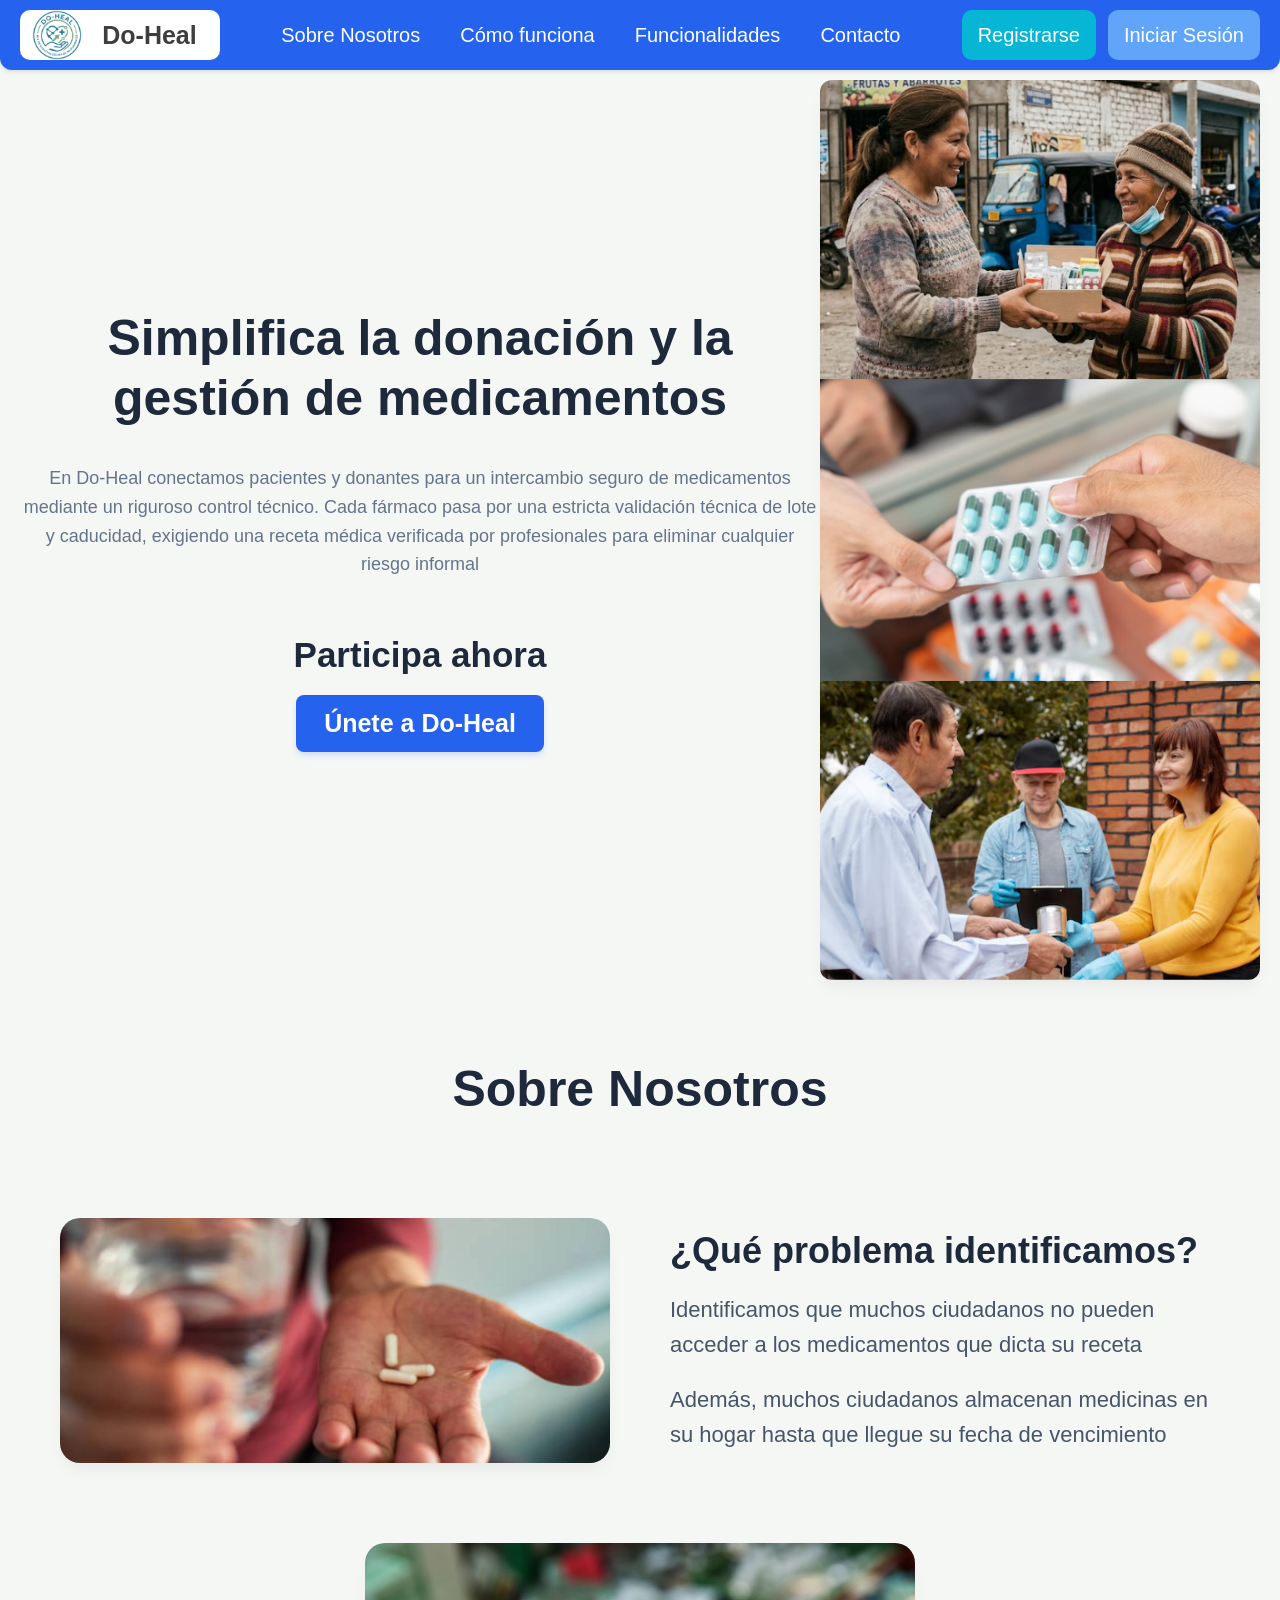
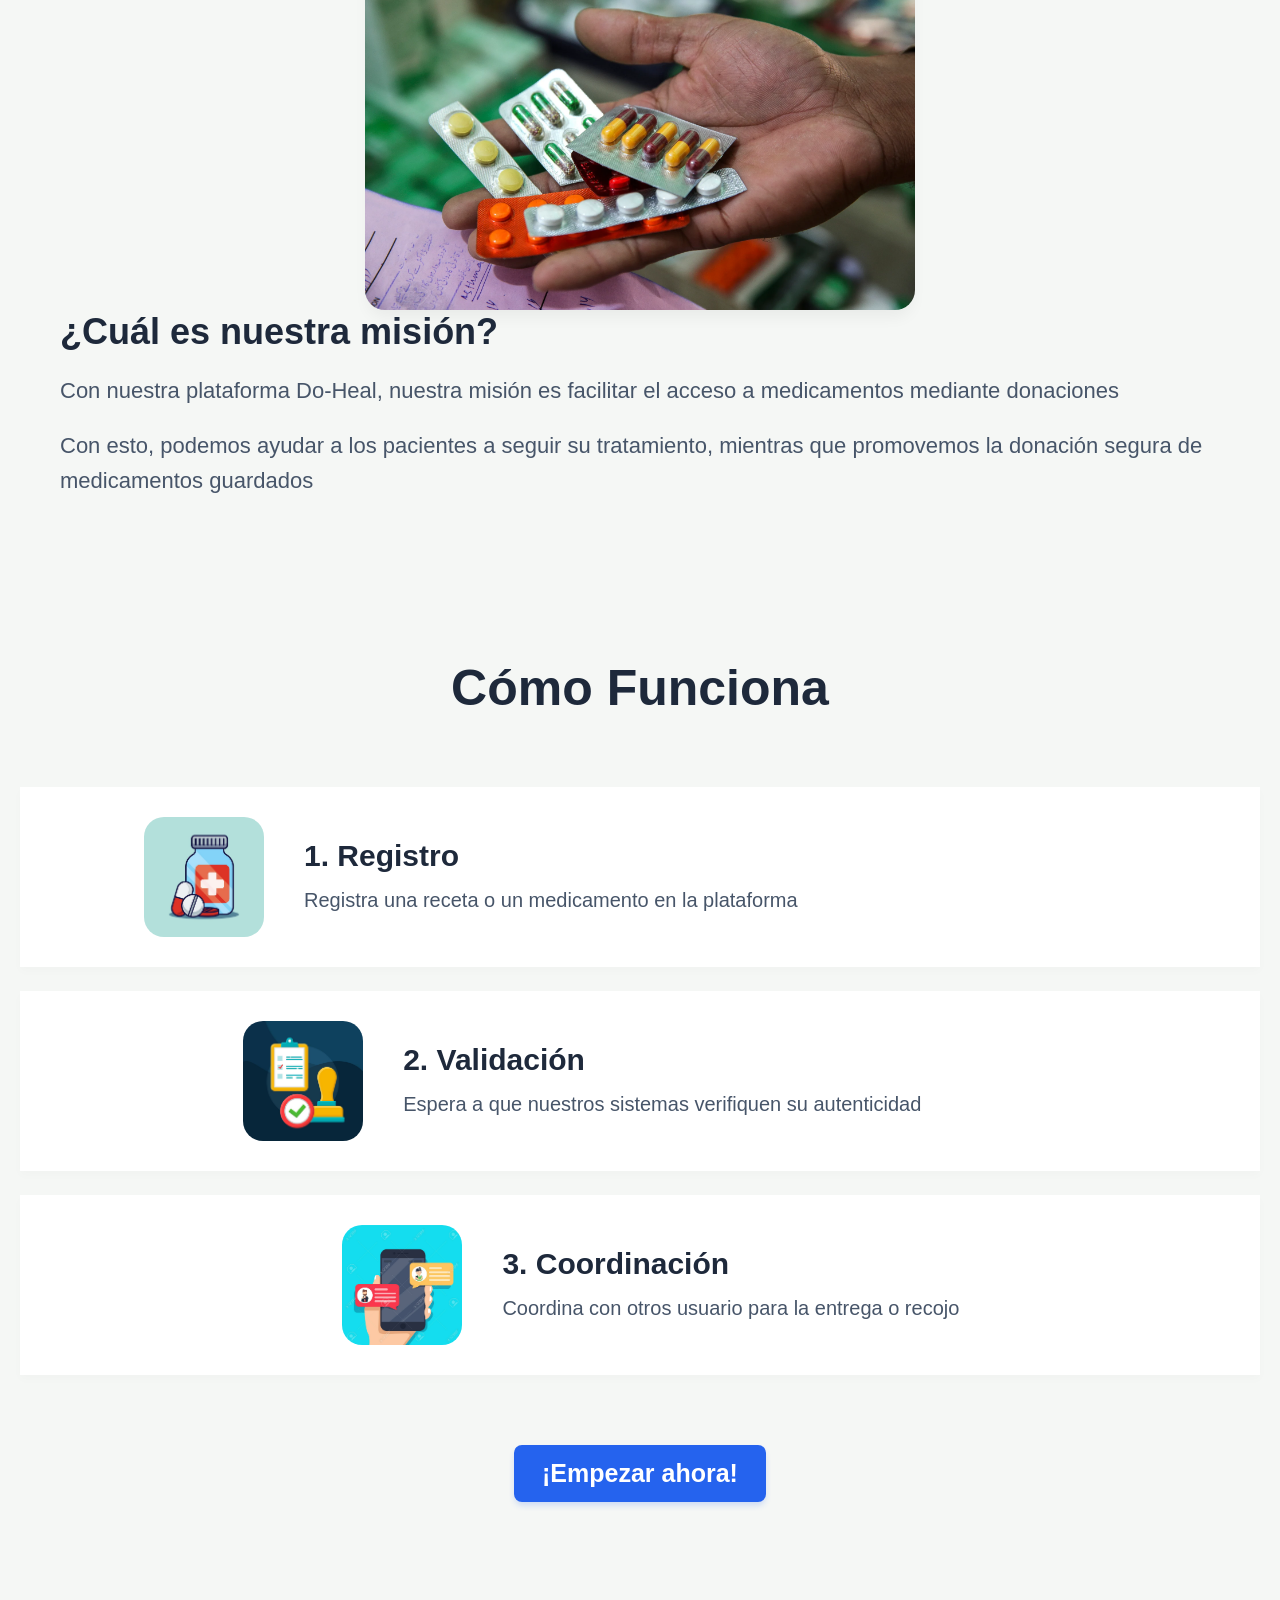
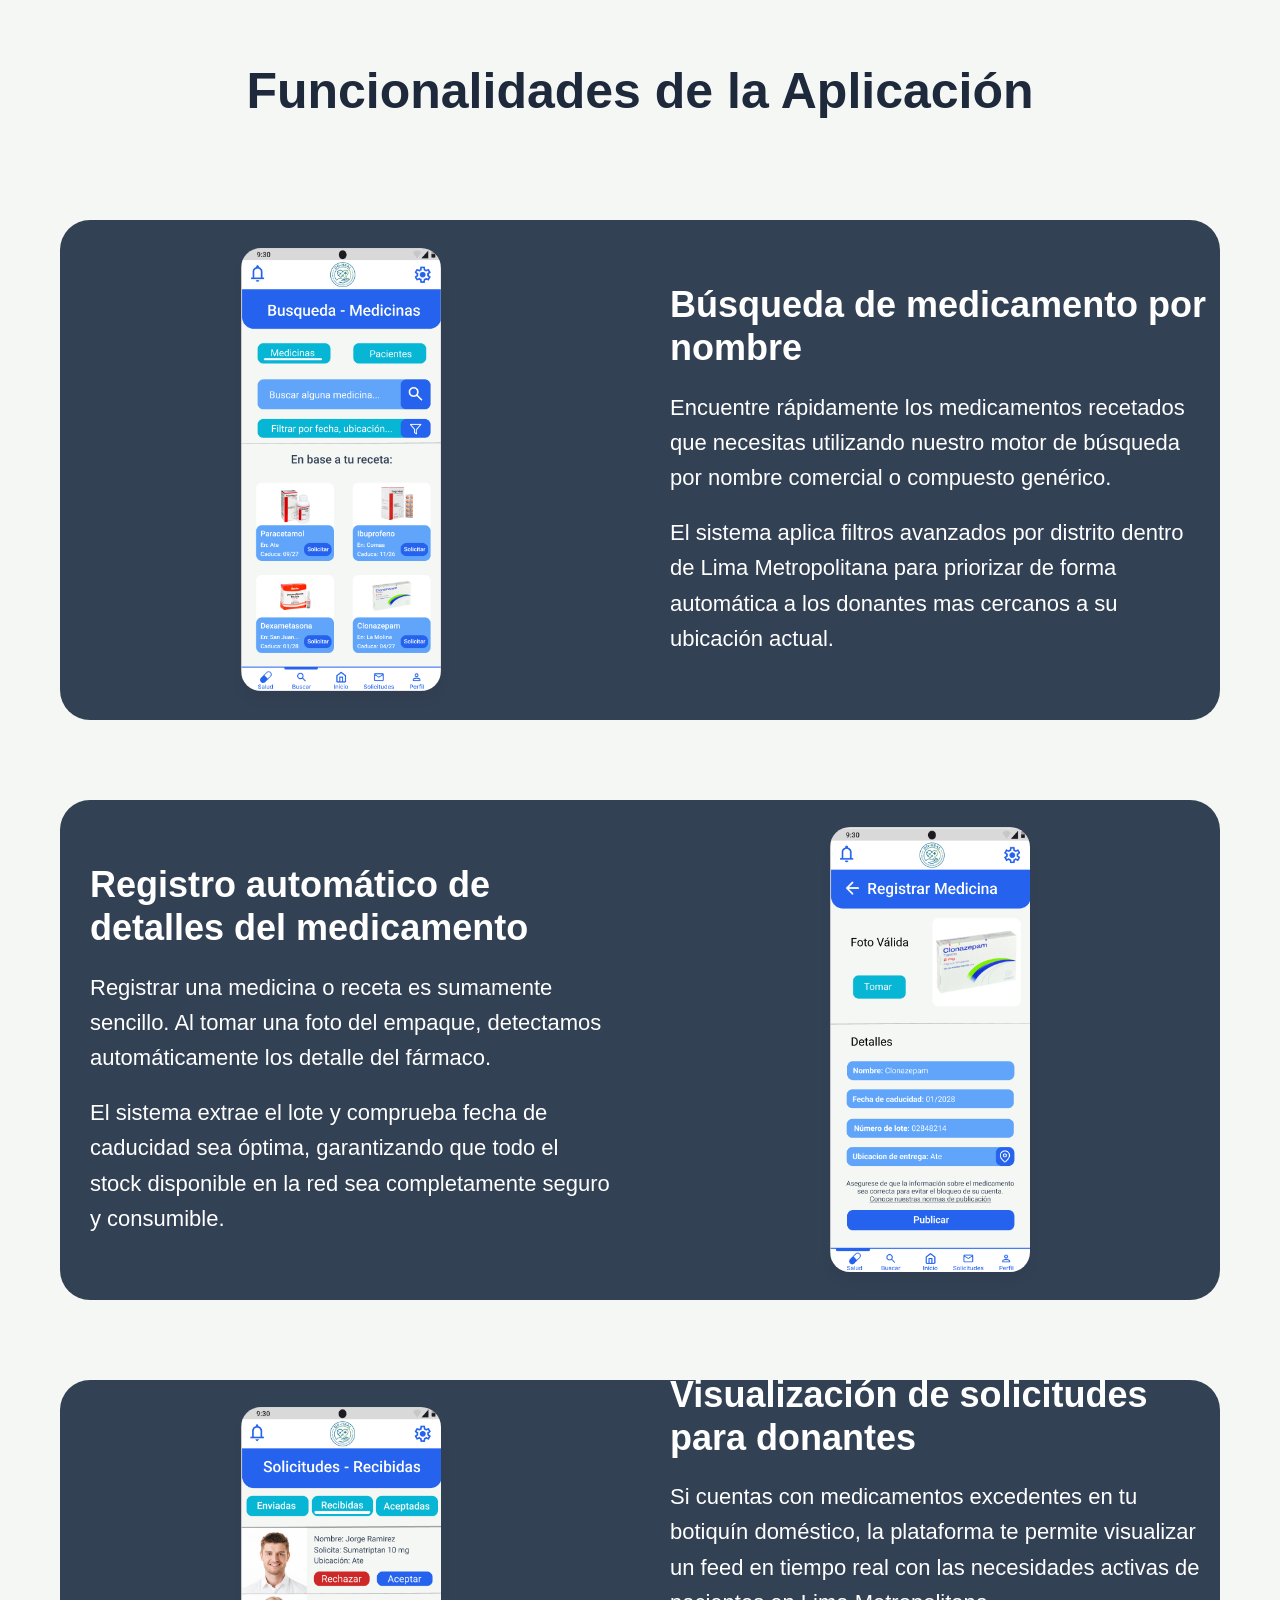
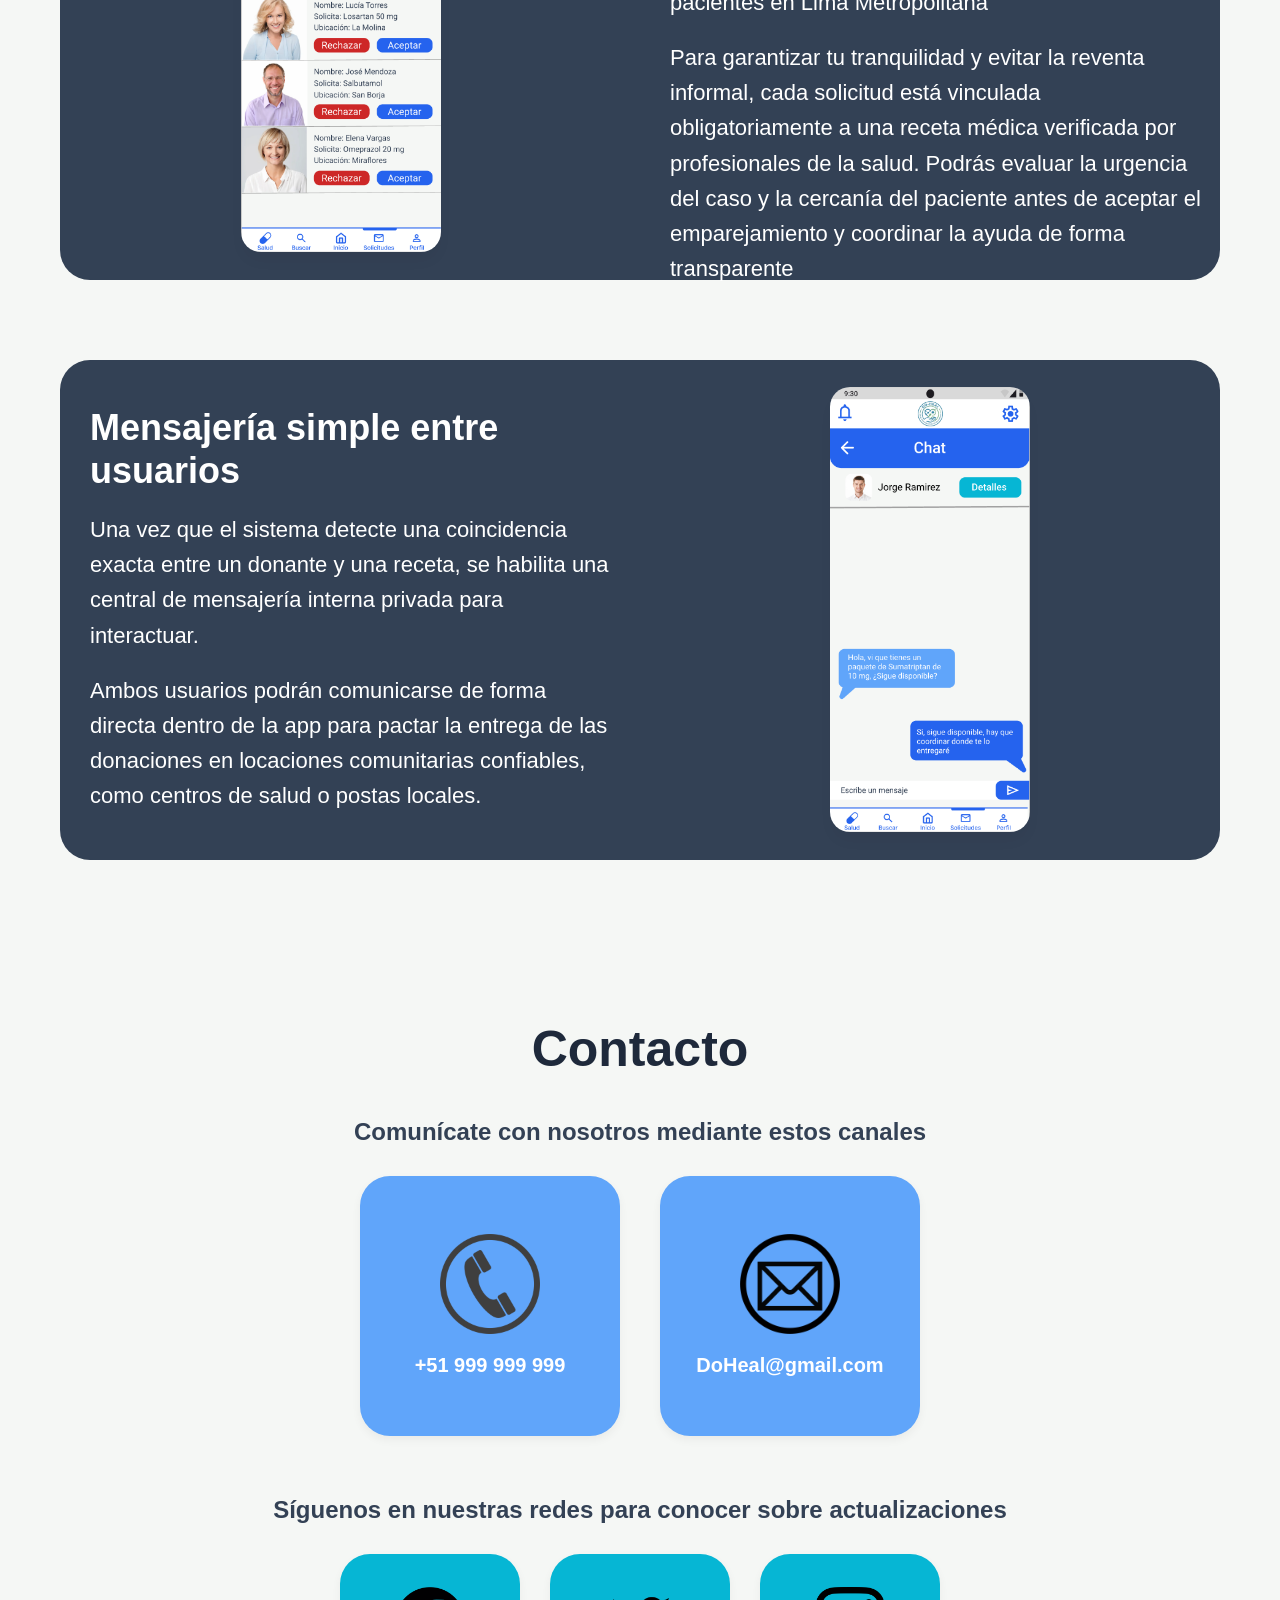
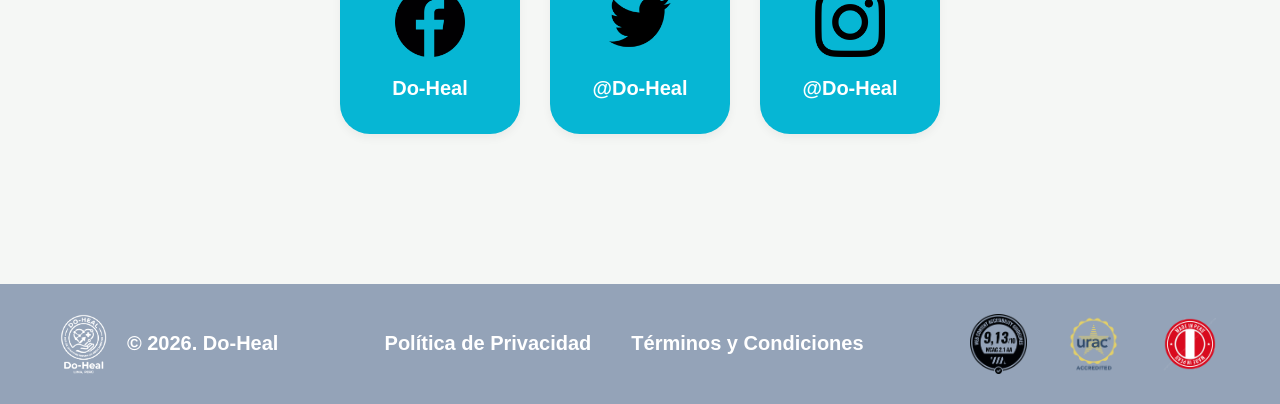
==== index.html @ e478c4d3 "release!: Agregar archivos de pruebas de aceptacion faltantes y modificar estructura -Agregacion de " ====
<!DOCTYPE html>
<html lang="es">
<head>
    <meta charset="UTF-8">
    <!--Es para que el ancho de la pantalla se adapte al tamaño del diapositivo(celular,tablet o pc)-->
    <meta name="viewport" content="width=device-width, initial-scale=1.0">
    <title>Do-Heal</title>
    <!--Es para vincular los estilos(el archivo css) con el archivo vista(el esqueleto html)-->
    <link rel="stylesheet" href="Landing Page/Estilos/estiloBasicoDoHeal.css">
</head>
<body>
    <header class="Barra-superior"> <!--Este es el contenedor principal de la cabecera donde va to lo que va en la barra de arriba azul-->
        <div class="Logo-con-Nombre"><!--Esto agrupa la imagen del logo con el texto de doheal-->
            <img src="Landing Page/Recursos/Imagenes/logo-doheal-cortado.png" alt="Logo Do-Heal" class="logo-imagen"> <!--esto sirve pa poner una imagen
                                                                                                                src es la ruta donde ta la
                                                                                                                imagen
                                                                                                                alt es el texto alternativo
                                                                                                                por si la imagen no carga-->
            <span class="Nombre-de-Startup">Do-Heal</span><!--es un contenedor de línea para textos pequeños-->
        </div>

        <nav class="botones-centrales"><!--Este es el bloque de navegacion que tiene todas las secciones-->
            <a href="#SobreNosotros" class="enlace-menu">Sobre Nosotros</a><!--el a href es un hipervínculo o enlace, sirpe pa redirigir
                                                                                al usuario a otra seccion de la pag web o a una web
                                                                                externa al hacerle clic-->
            <a href="#ComoFunciona" class="enlace-menu">Cómo funciona</a>
            <a href="#Funcionalidades" class="enlace-menu">Funcionalidades</a>
            <a href="#Contacto" class="enlace-menu">Contacto</a>
        </nav>

        <div class="botones-derechos"><!--Este es el contenedor de la parte derecha de la barra azul pa los botones-->
            <button class="btn-nav btn-primario">Registrarse</button><!--es un boton interactivo sirve pa que el usuario realice una
                                                                        accion inmediata como abrir un formulario o abrir una ventana-->
            <button class="btn-nav btn-secundario">Iniciar Sesión</button>            
        </div>
            
    </header>

    <main class="Contenido-principal">

        <section class="Seccion-de-Bienvenida"><!--en esta seccion dividimos la pantalla en dos pa que acomodar bien to-->

            <div class="Seccion-de-la-izquierda">
                <h1 class="Titulo-de-la-seccion">Simplifica la donación y la gestión de medicamentos</h1><!--el h1 es el titulo principal
                                                                                                            y de mayor jerarquia de la
                                                                                                            pagina
                                                                                                            Solo debe haber uno por archivo-->

                <p class="Descripcion"><!--el p es una etiqueta de parrafo, sirve pa colocar bloques de texto descriptivos o
                                            informacion estandar-->
                    En Do-Heal conectamos pacientes y donantes para un intercambio seguro de medicamentos mediante un riguroso
                    control técnico. Cada fármaco pasa por una estricta validación técnica de lote y caducidad, exigiendo una
                    receta médica verificada por profesionales para eliminar cualquier riesgo informal                    
                </p>

                <div class="Seccion-de-abajo-izquierda">
                    <h2 class="Subtitulo">Participa ahora</h2><!--es un subtitulo de segundo nivel, sirve pa nombrar los titulos
                                                                    de cada seccion-->
                    <button id="Btn-Unete-Do-Heal" class="btn-unete">Únete a Do-Heal</button>
                </div>
            </div>

            <div class="Seccion-derecha">
                <img src="Landing Page/Recursos/Imagenes/MedicamentosDonacion.png" alt="Donacion de medicamentos" class="Medicamentos-donados-imagen">
            </div>

        </section>

        <section id="SobreNosotros" class="Seccion-Sobre-Nosotros"><!--el id es un identificador unico que puede servir pa llamarlo 
                                                                    a otros lugares como arriba en la parte de #SobreNosotros en 
                                                                    este caso seria (#"id")para llamarlo esto hace que cuando de
                                                                    click en sobrenosotros automaticamente me mande pa la seccion
                                                                    sobrenosotros porque lo llamo con el id arriba-->

            <h2 class="Titulo-Sobre-Nosotros">Sobre Nosotros</h2>

            <div class="Bloque-SobreNosotros">
                <div class="Imagenes-SobreNosotros">
                    <img src="Landing Page/Recursos/Imagenes/Falta-de-Medicamento.jpeg" alt="Identificación del problema" class="SobreNosotros-Imagen">
                </div>
                <div class="Bloque-Texto-SobreNosotros">
                    <h3 class="Subtitulo-SobreNosotros">¿Qué problema identificamos?</h3>
                    <p class="Texto-SobreNosotros">
                        Identificamos que muchos ciudadanos no pueden acceder a los medicamentos
                        que dicta su receta
                    </p>
                    <p class="Texto-SobreNosotros">
                        Además, muchos ciudadanos almacenan medicinas en su hogar hasta que llegue
                        su fecha de vencimiento
                    </p>                    
                </div>    
            </div>

            <div class="Fila-SobreNosotros-Invertido">
                <div class="Imagenes-SobreNosotros">
                    <img src="Landing Page/Recursos/Imagenes/Medicamentos-Entregados.webp" alt="Mision Do-Heal" class="SobreNosotros-Imagen">
                </div>    
                <div class="Bloque-Texto-SobreNosotros">
                    <h3 class="Subtitulo-SobreNosotros">¿Cuál es nuestra misión?</h3>
                    <p class="Texto-SobreNosotros">
                        Con nuestra plataforma Do-Heal, nuestra misión es facilitar el acceso
                        a medicamentos mediante donaciones
                    </p>
                    <p class="Texto-SobreNosotros">
                        Con esto, podemos ayudar a los pacientes a seguir su tratamiento, mientras
                        que promovemos la donación segura de medicamentos guardados
                    </p>
                </div>            
                
            </div>
            
        </section>   

        <section id="ComoFunciona" class="Seccion-Como-Funciona">

            <h2 class="Titulo-Como-Funciona">Cómo Funciona</h2>

            <div class="Bloques-de-ComoFunciona">

                <div class="Bloque-ComoFunciona Registro-Escalon1">
                    <div class="Imagenes-ComoFunciona">
                        <img src="Landing Page/Recursos/Imagenes/Dibujo-De-Medicina.jpg" alt="Escalon1" class="ComoFunciona-Imagen">   
                    </div>
                    <div class="Bloque-TextoComoFunciona">
                        <h3 class="Subtitulo-ComoFunciona">1. Registro</h3>
                        <p class="Descripcion-ComoFunciona">
                            Registra una receta o un medicamento en la plataforma                            
                        </p>
                    </div>
                </div>
                
                <div class="Bloque-ComoFunciona Validación-Escalon2">
                    <div class="Imagenes-ComoFunciona">
                        <img src="Landing Page/Recursos/Imagenes/Dibujo-Validacion.jpg" alt="Escalon2" class="ComoFunciona-Imagen">   
                    </div>
                    <div class="Bloque-TextoComoFunciona">
                        <h3 class="Subtitulo-ComoFunciona">2. Validación</h3>
                        <p class="Descripcion-ComoFunciona">
                            Espera a que nuestros sistemas verifiquen su autenticidad
                        </p>
                    </div>
                </div>

                <div class="Bloque-ComoFunciona Coordinacion-Escalon3">
                    <div class="Imagenes-ComoFunciona">
                        <img src="Landing Page/Recursos/Imagenes/Dibujo-Coordinacion.jpg" alt="Escalon3" class="ComoFunciona-Imagen">   
                    </div>
                    <div class="Bloque-TextoComoFunciona">
                        <h3 class="Subtitulo-ComoFunciona">3. Coordinación</h3>
                        <p class="Descripcion-ComoFunciona">
                            Coordina con otros usuario para la entrega o recojo
                        </p>
                    </div>
                </div>

            </div>

            <div class="Boton-ComoFunciona">
                <button id="Btn-Empezar-Ahora" class="btn-unete">¡Empezar ahora!</button>
            </div>

        </section>

        <section id="Funcionalidades" class="Seccion-Funcionalidades">
            <h2 class="Titulo-Funcionalidades">Funcionalidades de la Aplicación</h2>

            <div class="Bloque-Funcionalidades">
                <div class="Imagenes-Funcionalidades">
                    <img src="Landing Page/Recursos/Imagenes/Busqueda-DoHeal.png" alt="Sistema de Busqueda" class="Funcionalidades-Imagen">
                </div>
                <div class="Bloque-Texto-Funcionalidades">
                    <h3 class="Subtitulo-Funcionalidades">Búsqueda de medicamento por nombre</h3>
                    <p class="Texto-Funcionalidades">
                        Encuentre rápidamente los medicamentos recetados que necesitas utilizando nuestro
                        motor de búsqueda por nombre comercial o compuesto genérico.
                    </p>
                    <p class="Texto-Funcionalidades">
                        El sistema aplica filtros avanzados por distrito dentro de Lima Metropolitana para
                        priorizar de forma automática a los donantes mas cercanos a su ubicación actual.
                    </p>
                </div>
            </div>

            <div class="Bloque-Funcionalidades-Invertido">
                <div class="Imagenes-Funcionalidades">
                    <img src="Landing Page/Recursos/Imagenes/Validacion-DoHeal.png" alt="Modulo de Escaneo" class="Funcionalidades-Imagen">
                </div>
                <div class="Bloque-Texto-Funcionalidades">
                    <h3 class="Subtitulo-Funcionalidades">Registro automático de detalles del medicamento</h3>
                    <p class="Texto-Funcionalidades">
                        Registrar una medicina o receta es sumamente sencillo. Al tomar una foto del 
                        empaque, detectamos automáticamente los detalle del fármaco.
                    </p>
                    <p class="Texto-Funcionalidades">
                        El sistema extrae el lote y comprueba fecha de caducidad sea óptima, garantizando
                        que todo el stock disponible en la red sea completamente seguro y consumible.
                    </p>
                </div>
            </div>

            <div class="Bloque-Funcionalidades">
                <div class="Imagenes-Funcionalidades">
                    <img src="Landing Page/Recursos/Imagenes/Solicitudes-DoHeal.png" alt="Solicitudes para donantes" class="Funcionalidades-Imagen">
                </div>
                <div class="Bloque-Texto-Funcionalidades">
                    <h3 class="Subtitulo-Funcionalidades">Visualización de solicitudes para donantes</h3>
                    <p class="Texto-Funcionalidades">
                        Si cuentas con medicamentos excedentes en tu botiquín doméstico, la plataforma
                        te permite visualizar un feed en tiempo real con las necesidades activas de
                        pacientes en Lima Metropolitana
                    </p>
                    <p class="Texto-Funcionalidades">
                        Para garantizar tu tranquilidad y evitar la reventa informal, cada solicitud
                        está vinculada obligatoriamente a una receta médica verificada por profesionales
                        de la salud. Podrás evaluar la urgencia del caso y la cercanía del paciente antes
                        de aceptar el emparejamiento y coordinar la ayuda de forma transparente
                    </p>
                </div>
            </div>

            <div class="Bloque-Funcionalidades-Invertido">
                <div class="Imagenes-Funcionalidades">
                    <img src="Landing Page/Recursos/Imagenes/Mensajeria-DoHeal.png" alt="Coordinación y Mensajería" class="Funcionalidades-Imagen">
                </div>
                <div class="Bloque-Texto-Funcionalidades">
                    <h3 class="Subtitulo-Funcionalidades">Mensajería simple entre usuarios</h3>
                    <p class="Texto-Funcionalidades">
                        Una vez que el sistema detecte una coincidencia exacta entre un donante y una
                        receta, se habilita una central de mensajería interna privada para interactuar.
                    </p>
                    <p class="Texto-Funcionalidades">
                        Ambos usuarios podrán comunicarse de forma directa dentro de la app para pactar
                        la entrega de las donaciones en locaciones comunitarias confiables, como centros
                        de salud o postas locales.
                    </p>
                </div>
            </div>

        </section>
        


        <section id="Contacto" class="Seccion-Contacto">
            <h2 class="Titulo-Contacto">Contacto</h2>
            <p class="Texto-Informativo-Contacto">
                Comunícate con nosotros mediante estos canales
            </p>
            <div class="Bloque-Canales">
                <div class="Cuadro-Canales Cuadro-Azul">
                    <img src="Landing Page/Recursos/Imagenes/Icono-Telefono.png" alt="Telefono" class="Icono-Contacto">
                    <span class="Texto-Contacto">+51 999 999 999</span>
                </div>
                <div class="Cuadro-Canales Cuadro-Azul">
                    <img src="Landing Page/Recursos/Imagenes/Icono-Correo.png" alt="Correo" class="Icono-Contacto">
                    <span class="Texto-Contacto">DoHeal@gmail.com</span>
                </div>
            </div>

            <p class ="Texto-Informativo-Contacto">
                Síguenos en nuestras redes para conocer sobre actualizaciones
            </p>
            <div class="Bloque-Redes-Sociales">
                <div class="Cuadro-Canales Cuadro-Celeste">
                    <img src="Landing Page/Recursos/Imagenes/Icono-Facebook.png" alt="Facebook" class="Icono-Redes-Sociales">
                    <span class="Texto-Contacto">Do-Heal</span>
                </div>
                <div class="Cuadro-Canales Cuadro-Celeste">
                    <img src="Landing Page/Recursos/Imagenes/Icono-Twitter.png" alt="Twitter" class="Icono-Redes-Sociales">
                    <span class="Texto-Contacto">@Do-Heal</span>
                </div>
                <div class="Cuadro-Canales Cuadro-Celeste">
                    <img src="Landing Page/Recursos/Imagenes/Icono-Instagram.png" alt="Instagram" class="Icono-Redes-Sociales">
                    <span class="Texto-Contacto">@Do-Heal</span>
                </div>
            </div>

        </section>

        <div id="Modelo-IniciarSesion" class="Form-Fondo">
            <div class="Form-Contenido">
                <button id="Btn-CerrarIS" class="Btn-Cerrar-Formulario">&times;</button>

                <h2 class="Titulo-Formulario">Iniciar Sesión</h2>

                <form id="Form-IniciarSesion" class="Modelo-Formulario Activo">
                    <div class="Campo-Grupo">
                        <label for="LoginCorreo">Correo Electrónico</label>
                        <input type="email" id="LoginCorreo" name="ejemplo@dominio.com" required>
                    </div>
                    <div class="Campo-Grupo">
                        <label for="LoginPassword">Contraseña</label>
                        <input type="password" id="LoginPassword" name="**********" required>
                    </div>
                    <button type="submit" class="Btn-Form-Accion Btn-Azul">Ingresar al Sistema</button>
                </form>
            </div>
        </div>


        <div id="Modelo-Registrarse" class="Form-Fondo">
            <div class = "Form-Contenido">
                <button id ="Btn-CerrarRe" class="Btn-Cerrar-Formulario">&times;</button><!--el &times es un codigo especial en
                                                                                            html que renderiza físicamente el
                                                                                            simbolo de una X geometrica
                                                                                            ideal pa botones de cerrar-->

                <h2 class="Titulo-Formulario">Registrar Cuenta</h2>

                <form id="Form-Registrarse" class="Modelo-Formulario Activo">
                    <div class="Campo-Grupo">
                        <label for="RegistrarNombre">Nombres Completos</label>
                        <input type="text" id="RegistrarNombre" placeholder="Juan Perez" required>
                    </div>
                    <div class="Campo-Grupo">
                        <label for="RegistrarDNI">DNI (Documento de Identidad)</label>
                        <input type="text" 
                                id="RegistrarDNI" 
                                placeholder="12345678"
                                inputmode="numeric" 
                                maxlength="8"
                                required><!--el input type es el campo de entrada de datos, sirve pa que el usuario escriba su
                                            informacion como su nombre o contraseña dentro del formulario-->
                        <span id="ErrorDni" class="Mensaje-Error-DNI">El DNI debe contener exactamente 8 numeros</span>
                    </div>
                    <div class="Campo-Grupo">
                        <label for="RegistrarCorreo">Correo Electrónico</label><!--etiqueta de texto vinculada a un input
                                                                                    el for conecta con la id del input
                                                                                    para que si el usuario hace clic en el texto
                                                                                    el cursor salte al campo-->
                        <input type="email" id="RegistrarCorreo" placeholder="ejemplo@dominio.com" required>
                    </div>
                    <div class="Campo-Grupo">
                        <label for="RegistrarPassword">Contraseña</label>
                        <input type="password" id="RegistrarPassword" placeholder="Crea una contraseña" required>
                    </div>
                    <button type="submit" class="Btn-Form-Accion Btn-Celeste">Registrar Cuenta</button>
                </form>
            </div>
        </div>



    </main>     

    <footer class="Pie-Pagina-Gris"><!--es el pie de pagina, se coloca al final de la pagina-->

        <div class="Footer-Izquierda">
            <img src="Landing Page/Recursos/Imagenes/logo-doheal-blanco.png" alt="Logo-Do-Heal-Footer" class="Footer-Logo"> 
            <span class="Footer-Nombre-de-Startup">© 2026. Do-Heal</span>
        </div>

        <div class="Footer-Centro">
            <a href="#" class="Enlace-Footer">Política de Privacidad</a>
            <a href="#" class="Enlace-Footer">Términos y Condiciones</a>            
        </div>           

        <div class="Footer-Derecha">
            <img src="Landing Page/Recursos/Imagenes/Certificado-WCAG.png" alt="Certificacion WCAG" class="Footer-Logo">
            <img src="Landing Page/Recursos/Imagenes/Certificado-URAC.png" alt="Certificacion URAC" class="Footer-Logo">
            <img src="Landing Page/Recursos/Imagenes/Sello-Peru.png" alt="Sello De Peru" class="Footer-Logo">
        </div>

        
    </footer>
    <!-- Aqui vinculamos con el script de java que tenemos en la carpeta-->
    <script src="Landing Page/Scripts/scriptLandingPage.js"></script>

</body>

</html>
---- Landing Page/Estilos/estiloBasicoDoHeal.css ----
/*Esto se llama reset CSS: sirve para borrar lo que pone los navegadores como
chrome, safari, firefox que son los margenes fantasmas, la cosa es que lo ponemos desde cero
y el borderbox sirve pa si es que le agregas relleno a una caja, esta no se deforme ni
ensanche*/
* {
    margin: 0; /*quita por defecto el margen exterior que los navegadores ponen para que no haya espacios en blanco indeseados*/
    padding: 0;/*quita el relleno o espacio interior que los navegadores agregan por defecto dentro de los elementos*/
    box-sizing: border-box;/*hace que el ancho y alto de una caja incluyan el relleno(padding y el borde, evitando que la caja
                            se ensanche o deforme al meterle espacio interno)*/
}
/*Esto es el cuerpo de la pagina principal como dice su nombre body*/
body {
    font-family: 'Inter', sans-serif;
    background-color: #f5f7f5; /* Un fondo gris primero para la pagina principal */
    color: #334155;
}

/*Estilos de la barra azul superior, debe tener el mismo nombre que el archivo html o si no no funciona*/
.Barra-superior {
    position: fixed;/*Mantiene la barra fija en la parte superior en caso de que scrollee para abajo o arriba el usuario*/
    top: 0; /*pone la barra en la parte superior*/
    left: 0; /*pone la barra lo mas a la izquierda*/
    width: 100%; /*expande la barra, expande su ancho para que cubra todo el tamaño de la pantalla*/
    height: 70px; /*Altura estandar para barras de navegacion moviles/web */
    background-color: #2563ee; /*El color azul para la barra superior */
    display: flex;/*activa el modelo de caja flexible, sirve pa alinear, posicionar y distribuir lo elementos internos de forma automatica*/
    justify-content: space-between;/*es para empujar un bloque a la izquierda, uno pa el centro y otro pa la derecha*/
    align-items: center;/*Hace que el texto o logo que este dentro de la barra se centre verticalmente de forma automatica*/
    padding: 0 20px;/*agrega un relleno interior unicamente a los lados 0 arriba/abajo y 20 a la izquierda y derecha pa separar
                    el contenido de los bordes*/
    box-shadow: 0 2px 4px rgba(0, 0, 0, 0.1); /*Sombra ligera para darle profundidad*/
    z-index: 1000; /*Asegura que la barra siempre se vea por encima de otras cosas que pongamos a la pag*/
    border-bottom-left-radius: 12px;
    border-bottom-right-radius: 12px;
    }

/*Esto para el logo con el texto de Do-Heal*/
.Logo-con-Nombre {
    background-color: #ffffff;
    height: 50px; /* Un poco mas pequeño para que alcance en la barra superior*/
    width: 200px;
    padding: 0 12px;
    border-radius: 10px; /*esto sirve para redondear los bordes del cuadro blanco*/
    display: flex;
    align-items: center;/*centra verticalmente todos los elementos que estan dentro de una caja flexible*/
    gap: 20px; /*esto para poner espacio entre el logo y la palabra do-heal*/
}

/*Esto es para la imagen de la superior izquierda de la pag*/
.logo-imagen {
    height: 50px;/*ajusta la altura de la imagen para que no choque con lo bordes de la barra*/
    width: auto; /*mantiene la proporcion original de la imagen pa que no se veo to estirao*/
    border-radius: 4px; /*Esto es opcional pa darle un pequeño redondeado sutil a las esquinas del logo*/
    object-fit: contain;/*Fuerza a que una imagen se adapte al tamaño de su caja sin estirarse ni deformarse, manteniendo
                            su proporcion original*/
}

/*tamaño de letra para el doheal*/
.Nombre-de-Startup {
    color: rgb(63, 62, 62);/*define el color del texto usando el formato rgb*/
    font-size: 25px;
    font-weight: 700;/*letra en negrita para resaltar*/
}

.botones-centrales {
    display: flex;
    align-items: center;
    gap: 40px;/*espacio entre los dos botones de registrase y ingresar*/
}

.enlace-menu {
    color: #ffffff;
    text-decoration: none; /*para quitar la linea subrayada que sale cuando es un link*/
    font-size: 20px;
    transition: opacity 0.2s;/*aplica una animacion suave de 0.2 segundos cuando la opacidad del elemento cambia
                                por ejemplo cuando pasas el mouse por la parte de sobrenosotros*/
}

.enlace-menu:hover {
    opacity: 0.8; /*para darle una opacidad sutil cuando pasas el mouse sobre la opcion*/
}

.botones-derechos {
    display: flex;
    gap: 12px;/*espacio entre los dos botones de registrase y ingresar*/
}

.btn-nav {
    border: none;/*quita por completo el borde gris que los navegadores le ponen por defecto a los botones*/
    padding: 8px 16px;
    font-size: 20px;    
    border-radius: 10px;
    cursor: pointer;/*cambia la forma del puntero del mouse a una mano"mano con el indice" pa indicar que ese boton es clickeable*/
    color: #ffffff;
    transition: background-color 0.2s, transform 0.1s;/*crea un efecto de animacion suave de 0.2s para el color de fondo y 
                                                        de 0.1s para los efectos de tamaño/escala*/
}

.btn-primario {    
    height: 50px;
    background-color: #06b6d4;
}

/*aplica estilos especificos unicamente cuando el usuario posiciona el cursor del mouse sobre el boton*/
.btn-primario:hover{
    background-color: #068ca3;
}

.btn-secundario {    
    height: 50px;
    background-color: #60a5fa;
}

.btn-secundario:hover {
    background-color: #4c83c7;
}

/*Aplica estilos específicos en el microsegundo exacto en que el usuario mantiene presionado el clic del mouse sobre el boton*/
.btn-nav:active {
    transform: scale(0.96); /*efecto para cuando des click*/
}




/*Contenedor padre que divide la pantalla en dos bloques izquieda y derecha*/
.Seccion-de-Bienvenida {
    margin-top: 100px; /*esto es para que el contenido no se meta debajo de la barra fija, debe ser igual a la altura de la barra*/
    display: flex;
    position:relative;/*posiciona una caja como eje de referencia para que otros elementos de adentro se puedan acomodar de forma
                        absoluta usando top, left o right*/
    justify-content: center;/*centra horizontalmente todos los elementos internos dentro de un contenedor flexible*/
    align-items: center;
    min-height: calc(100vh - 100px);/*Ocupa el espacio disponible de la pantalla restante*/
    width: 100%;
    height: 100vh-100px;
    margin: auto;/*Centra el contenido en pantallas muy anchas*/
}

/*Seccion de la izquierda*/
.Seccion-de-la-izquierda {
    width: 100%;
    max-width: 800px;
    display: flex;
    flex-direction: column;/*cambia la direccion de flexbox para que las cajas internos se apilen una debajo de la otra*/
    justify-content: space-between;/*distribuye los elementos internos empujando uno al extremo izquierdo, otro pa la derecha
                                    y lo que queda pa el centro con espacios identicos*/
    gap: 36px; /*separacion vertical entre los elementos*/
    text-align: center;
    margin: 0 auto;/*centra automaticamente una caja de ancho fijo dentro de la pantalla, dejando margenes identicos a la
                    izquierda y derecha*/
}

.Titulo-de-la-seccion {
    font-size: 50px;
    font-weight: 700;
    color: #1e293b;
    line-height: 1.2;/*define la altura de la linea de texto. Un valor de 1.2 evita que los renglones se encimen y mejora la
                        lectura de los titulos*/
}

.Descripcion {
    font-size: 18px;
    color: #64748b;
    line-height: 1.6;
}

.Seccion-de-abajo-izquierda {
    display: flex;
    flex-direction: column;
    gap: 20px;
    margin-top: 20px;/*agrega una separacion exterior de 20 pixeles en la parte superior del elemento para empujar hacia abajo
                        lo que este debajo*/
    align-items: center;
}

.Subtitulo {
    font-size: 35px;
    font-weight: 700;
    color: #1e293b;
}

.btn-unete {
    background-color: #2563ee;
    color: #ffffff;
    border: none;
    padding: 14px 28px;/*añade un relleno interno generoso de 14 pixeles por arriba y abajo y 28 pixeles pa los lados derecha y
                        izquierda pa darle un tamaño comodo a un boton*/
    font-size: 25px;
    font-weight: 700;
    border-radius: 8px;
    cursor: pointer;
    align-self: center;/*evita que el boton se estire todo el ancho posible*/
    box-shadow: 0 4px 6px -1px rgb(37, 99, 238, 0.2);/*genera una sombra exterior sutil de color azul con opacidad para darle un
                                                        efecto estetico de flotacion y profundidad al boton*/
    transition: background-color 0.2s, transform 0.1s;/*aplica transiciones suaves para animar los cambios de color de fondo
                                                        y efectos de presion al hacer clic*/
}

.btn-unete:hover {
    background-color: #1d4ed8;
}

.btn-unete:active {
    transform: scale(0.97);/*reduce sutilmente el tamaño del boton al 97% de su escala original para simular fisicamente el efecto
                            de que fue "hundido" o presionado*/
}

.Seccion-derecha {
    flex: 1;
    display: flex;
    justify-content: flex-end;
    align-items: center;
}

.Seccion-derecha img {
    height: 100vh;
    object-fit: cover;/*hace que una imagen llene toda su caja contenedora y actue como fondo, si la imagen es muy grande, se
                        recorta sola sin deformarse*/
    display:block;/*fuerza a que un elemento se comporte como un bloque completo, obligandolo a ocupar todo el ancho disponible y
                    dar un salto de linea*/
    border-radius: 12px;
    box-shadow: 0 10px 15px -3px rgba(0, 0, 0, 0.05);/*sombra sutil de profundidad*/
}

.Medicamentos-donados-imagen {
    width: 100%;/*fuerza a que el ancho de un elemento o caja ocupe el 100% de la pantalla o del contenedor donde este metido*/
    max-width: 550px;/*limita el ancho de una caja a un maximo de 550 pixeles si la pantalla es mas chica, se encoge solo, pero
                        si es mas grande, no crece mas ahi*/
    height: auto;/*hace que la altura del elemento se calcule automaticamente segun su contenido o proporcion original pa que las
                    imagenes no se estiren*/
    border-radius: 12px;
    box-shadow: 0 10px 15px -3px rgba(0, 0, 0, 0.05);
}





/*Seccion de Sobre Nosotros---------------------------------------------------------------------*/

.Seccion-Sobre-Nosotros {
    padding: 80px 40px;
    max-width: 1400px;
    margin: 0 auto;
    display: flex;
    flex-direction: column;
    gap: 80px;
    width: 100%;
}

.Titulo-Sobre-Nosotros {
    text-align: center;
    font-size: 50px;
    font-weight: 700;
    color: #1e293b;   
    margin-bottom: 20px;/*añade una separacion o margen exterior de 20 pixeles unicamente en la parte inferior de la caja*/
}

.Bloque-SobreNosotros {
    display: flex;    
    align-items: center;
    justify-content: space-between;
    gap: 60px;
    width: 100%;
}

.Bloque-SobreNosotros-Invertido {
    display: flex;
    align-items: center;
    justify-content: space-between;
    gap: 60px;
    width: 100%;
    flex-direction: row-reverse; /*invierte el orden de los elementos pa la segunda fila*/
}

/*Se usa para todas las imagenes de la seccion sobrenosotros esto solo se puede usar en esta seccion de SobreNosotros*/
.Imagenes-SobreNosotros {
    flex: 1;
    display: flex;
    justify-content: center;
    align-items: center;
}

/*Se usa para las dos imagenes en la seccion para no escribir una por una*/
.SobreNosotros-Imagen {
    width: 100%;
    max-width: 550px;
    height: auto;
    border-radius: 20px;
    box-shadow: 0 10px 15px -3px rgba(0, 0, 0, 0.05);/*sombra sutil de profundidad*/
    display: block;
}

/*Se usa los bloques de texto de sobrenostros*/
.Bloque-Texto-SobreNosotros {
    flex: 1;
    display: flex;
    flex-direction: column;
    gap: 20px; /*separacion vertical entre el titulo y la descripcion*/
}

/*Se usa para los dos subtitulos de la seccion sobrenosotros para no hacer uno por uno*/
.Subtitulo-SobreNosotros {
    font-size: 36px;
    font-weight: 700;
    color: #1e293b;
    line-height: 1.2;
}

/*Se usa para los dos textos de la seccion sobrenosotros para no hacer uno por uno*/
.Texto-SobreNosotros {
    font-size: 22px;
    color: #475569;
    line-height: 1.6;
}




/*Seccion de Como Funciona------------------------------------------------*/

.Seccion-Como-Funciona {
    padding: 80px 0;
    width: 100%;
    background-color: #f5f7f5;
    display: flex;
    flex-direction: column;
    gap: 50px; /*separacion vertical entre los dos bloques*/    
}

.Titulo-Como-Funciona {
    text-align: center;
    font-size: 50px;
    font-weight: 700;
    color: #1e293b;   
    margin-bottom: 20px; 
}

.Bloques-de-ComoFunciona {
    display: flex;
    flex-direction: column;
    gap: 24px; /*separacion vertical entre los bloques blancos*/
    width: 100%;
}

.Bloque-ComoFunciona {
    background-color: #ffffff;
    width: 100%;
    min-height: 180px;/*define que la caja debe medir como minimo 180 pixeles de alto; si hay mucho texto, la caja puede crecer
                        mas, pero nunca medira menos de eso*/
    display: flex;
    align-items: center;
    gap: 40px;
    padding-top: 30px;/*agrega un espacio o colchon interior de 30 pixeles en la parte superior de la caja*/
    padding-bottom: 30px;/*la misma wbda en la parte inferior de la caja*/
    padding-right: 60px;/*la misma wbda pero en la parte derecha*/
    box-shadow: 0 4px 10px rgba(0, 0, 0, 0.02);
}

.Registro-Escalon1 {
    padding-left: 10%;/*agrega un espacio interior a la izquierda equivalente al 10% del ancho total de la pantalla. Sirve
                        para crear el primer escalon*/
}

.Validación-Escalon2 {
    padding-left: 18%;
}

.Coordinacion-Escalon3{
    padding-left: 26%;
}

.Imagenes-ComoFunciona {
    flex-shrink: 0;/*evita que el contenedor flexible aplaste o achique esta caja si el espacio de la pantalla se reduce, manteniendo
                    su tamaño intacto*/
    width: 120px;
    height: 120px;
    display: flex;
    justify-content: center;
    align-items: center;
}

.ComoFunciona-Imagen{
    width: 100%;
    height: 100%;
    object-fit: contain;/*evita que se estire o se deforme la imagen*/
    border-radius: 20px;
}

.Bloque-TextoComoFunciona{
    display: flex;
    flex-direction: column;
    gap: 12px;
}

.Subtitulo-ComoFunciona {
    font-size: 30px;
    font-weight: 700;
    color: #1e293b;
}

.Descripcion-ComoFunciona {
    font-size: 20px;
    color: #475569;
    line-height: 1.5;
}

.Boton-ComoFunciona{
    display: flex;
    justify-content: center;
    margin-top: 20px;
}



/*Seccion de Funcionalidades------------------------------------------------*/
.Seccion-Funcionalidades {
    padding: 80px 40px;
    max-width: 1400px;
    margin: 0 auto;
    display: flex;
    flex-direction: column;
    gap: 80px;
    width: 100%;
}

.Titulo-Funcionalidades {
    text-align: center;
    font-size: 50px;
    font-weight: 700;
    color: #1e293b;   
    margin-bottom: 20px; 
}

.Bloque-Funcionalidades {
    background-color: #334155;
    height: 500px;
    width: 400px;
    padding: 0 12px;
    border-radius: 30px; /*esto sirve para redondear los bordes */

    display: flex;    
    align-items: center;
    justify-content: space-between;
    gap: 60px;
    width: 100%;
}

.Bloque-Funcionalidades-Invertido {
     background-color: #334155;
    height: 500px;
    width: 400px;
    padding: 0 30px;
    border-radius: 30px; /*esto sirve para redondear los bordes */

    display: flex;
    align-items: center;
    justify-content: space-between;
    gap: 60px;
    width: 100%;
    flex-direction: row-reverse; /*invierte el orden de los elementos pa la segunda fila*/
}

.Imagenes-Funcionalidades {
    flex: 1;/*hace que una caja crezca de forma flexible para ocupar todo el espacio libre que quede disponible dentro de un contenedor*/
    display: flex;
    justify-content: center;
    align-items: center;
}

.Funcionalidades-Imagen {
    width: 100%;
    max-width: 200px;
    height: auto;
    border-radius: 20px;
    box-shadow: 0 10px 15px -3px rgba(0, 0, 0, 0.05);/*sombra sutil de profundidad*/
    display: block;
}

.Bloque-Texto-Funcionalidades {
    flex: 1;
    display: flex;
    flex-direction: column;
    gap: 20px; /*separacion vertical entre el titulo y la descripcion*/
}

.Subtitulo-Funcionalidades {
    font-size: 36px;
    font-weight: 700;
    color: #ffffff;
    line-height: 1.2;
}

.Texto-Funcionalidades {
    font-size: 22px;
    color: #ffffff;
    line-height: 1.6;
}





/*Seccion de Contacto------------------------------------------------*/

.Seccion-Contacto {
    padding: 80px 20px;
    width: 100%;
    background-color: #f5f7f5;
    display: flex;
    flex-direction: column;
    align-items: center;
    gap: 30px; /*separacion vertical entre el titulo y el formulario*/
}

.Titulo-Contacto {
    text-align: center;
    font-size: 50px;
    font-weight: 700;
    color: #1e293b;
}

.Texto-Informativo-Contacto {
    text-align: center;
    font-size: 24px;
    font-weight: 700;
    color: #334155;
    margin-top: 10px;
}

.Bloque-Canales {
    display: flex;
    justify-content: center;
    gap: 40px;
    width: 100%;
    max-width: 800px;
    margin-bottom: 20px;
}

.Bloque-Redes-Sociales {
    display: flex;
    justify-content: center;
    gap: 30px;
    width: 100%;
    max-width: 900px;
}

.Cuadro-Canales {
    display: flex;
    flex-direction: column;
    align-items: center;
    justify-content: center;
    gap: 20px;
    border-radius: 30px;
    padding: 30px;
    box-shadow: 0 4px 10px rgba(0, 0, 0, 0.05);
    transition: transform 0.2s;
}

.Cuadro-Canales:hover {
    transform: translateY(-5px); /*efecto de elevacion al pasar el mouse*/
}

.Cuadro-Azul {
    background-color: #60a5fa;
    width: 260px;
    height: 260px;
}

.Cuadro-Celeste {
    background-color: #06b6d4;
    width: 180px;
    height: 180px;
}

.Icono-Contacto {
    width: 100px;
    height: 100px;
    object-fit: contain;
}

.Icono-Redes-Sociales {
    width: 70px;
    height: 70px;
    object-fit: contain;
    transition: transform 0.2s;
}

.Texto-Contacto {
    color: #ffffff;
    font-size: 20px;    
    font-weight: 700;
    text-align: center;
}



/*Seccion del pie de Pagina----------------------------------------------------------*/

.Pie-Pagina-Gris {
    background-color: #94a3b8;
    width: 100%;
    height: 120px;
    display: flex;
    justify-content: space-between;
    align-items: center;
    padding: 0 60px;
    margin-top: 50px;
}

.Footer-Izquierda {
    display: flex;
    align-items: center;
    gap: 20px;
}

.Footer-Logo {
    height: 60px;
    width: auto;
    object-fit: contain;
}

.Footer-Nombre-de-Startup {
    color: #ffffff;
    font-size: 20px;
    font-weight: 600;
}

.Footer-Centro{
    display: flex;
    align-items: center;
    gap: 40px;
}

.Footer-Derecha {
    display: flex;
    gap: 40px;
}

.Enlace-Footer{
    color: #ffffff;
    text-decoration: none;
    font-size: 20px;
    font-weight: 600;
    transition: opacity 0.2s;
}

.Enlace-Footer:hover {
    opacity: 0.8;
    text-decoration: underline; /*subraya el enlace al pasar el mouse para indicar que es interactivo*/
}


/*Seccion de los Formularios pa lo de iniciar sesion y registro------------------------------------------------*/

.Form-Fondo {
    display: none; /*oculta el formulario por defecto, se mostrara al hacer click en el boton de registrarse o iniciar sesion*/
    position: fixed;/*fija un elemento en la pantalla para que se quede congelao ahi mismo donde lo pones*/
    top: 0;/*se usa junto con position para pegar el elemento completamente al borde superior de la pantalla*/
    left: 0;/*la misma wbda pero pa la izquierda*/
    width: 100%;
    height: 100%;
    background-color: rgba(0, 0, 0, 0.5); /*esto hace el fondo semitransparente pa enfocar mas la atencion en el formulario*/
    backdrop-filter: blur(4px); /*esto agrega un efecto de desenfoque al fondo pa que el formulario resalte mas*/
    z-index: 2000; /*esto asegura que el formulario se muestre por encima de la barra fija y cualquier otro contenido de la pagina*/
    justify-content: center;
    align-items: center;
}

/*Esto es la caja blanca central del formulario*/
.Form-Contenido{
    background-color: #2563ee;
    width: 100%;
    max-width: 480px;
    padding: 40px;
    border-radius: 24px;
    box-shadow: 0 10px 15px rgba(0, 0, 0, 0.1);
    position:relative;
    font-family: 'Inter', sans-serif;
}

/*Esto es pa el boton x pa cerrar el formulario*/

.Btn-Cerrar-Formulario{
    position: absolute;/*saca un elemento del flujo normal del diseño y lo posiciona de forma libre e independiente usando como
                        coordenadas la caja padre mas cercana*/
    top: 20px;
    right: 25px;
    background-color: none;
    border: none;
    font-size: 32px;
    cursor: pointer;
    color: #94a3b8;
    background: none;
    outline: none;/*elimina la linea de contorno azul o negra brillante que los navegadores te ponen por defecto a los campos
                    de texto e inputs al seleccionarlos*/
}

.Btn-Cerrar-Formulario:hover {
    color: #334155;
}

.Titulo-Formulario{
    text-align: center;
    font-size: 30px;
    font-weight: 700;
    color: #ffffff;
    margin-bottom: 25px;
}

.Modelo-Formulario{
    display:none; /*oculta el contenido del formulario por defecto, se mostrara al hacer click en la pestaña correspondiente*/
    flex-direction: column;
    gap: 20px;
}

.Modelo-Formulario.Activo {
    display:flex;/*Muestra solo el formulario activo*/
}

.Campo-Grupo {
    display:flex;
    flex-direction: column;
    gap: 8px;
}

.Campo-Grupo label {
    font-size: 16px;
    font-weight: 600;
    color: #ffffff;
}

.Campo-Grupo input {
    padding: 12px 16px;
    font-size: 16px;
    border: 2px solid #cbd5e1;
    border-radius: 12px;
    outline: none;        
    transition: border-color 0.2s;
}

.Campo-Grupo input:focus {
    border-color: #2563ee;
}

.Btn-Form-Accion{
    Border: none;
    padding: 14px;
    font-size: 18px;
    font-weight: 700;
    color: #ffffff;
    border-radius: 12px;
    cursor: pointer;
    margin-top: 10px;
    transition: background-color 0.2s;
}

.Btn-Azul {
    background-color: #06b6d4;
}

.Btn-Azul:hover {
    background-color: #0891b2;
}

.Btn-Celeste {
    background-color: #06b6d4;
}

.Btn-Celeste:hover {
    background-color: #0891b2;
}

.Mensaje-Error-DNI {
    display: none;
    font-size: 14px;
    font-weight: 600;
    color: #ef4444;
    margin-top: 4px;
}




/*Esto es para optimizacion en celulares o tablets ya que la pantalla en mas pequeña que una computadora*/
@media(max-width:968px) {

    .Barra-superior{
        height: auto;
        padding: 10px 15px;
        flex-direction: column;
        gap: 10px;
    }

    .Logo-con-Nombre{
        width: 100%;
        justify-content: center;
        height: 45px;
    }

    .logo-imagen{
        height: 40px;
    }

    .Nombre-de-Startup{
        font-size: 22px;
    }

    .botones-centrales{
        display: flex;
        flex-wrap: wrap;
        justify-content: center;
        gap: 15px;
        width: 100%;
    }

    .enlace-menu{
        font-size: 15px;
    }

    .botones-derechos{
        width: 100%;
        justify-content: center;
        gap: 10px;
    }

    .btn-nav{
        flex: 1;
        max-width: 150px;
        height: 40px;
        font-size: 16px;
        padding: 0 10px;
    }





    .Seccion-de-Bienvenida {
        margin-top: 130px;
        min-height: calc(100vh - 130px);
        display: flex;
        flex-direction: column;
        align-items: center;
        text-align: center;
        padding: 20px;
        gap: 40px;
    }

    .Seccion-de-la-izquierda {
        width: 100%;
        display: flex;
        flex-direction: column;
        align-items: center;
    }

    .btn-unete{
        align-self: center;/*centra el boton en pantallas moviles*/
    }

    .Seccion-derecha{
        display: flex;
        width: 100%;
        max-width: 450px;
        justify-content: center;
        margin: 0 auto;
    }

    .Medicamentos-donados-imagen{
        width: 100%;
        height: auto;
        object-fit: contain;
    }
    



    .Registro-Escalon1,
    .Validación-Escalon2,
    .Coordinacion-Escalon3 {
        padding-left: 20px; /*reduce el padding para pantallas pequeñas*/
        padding-right: 20px;
    }




    .Seccion-Sobre-Nosotros{
        padding: 40px 20px;
    }

    .Bloque-SobreNosotros,
    .Bloque-SobreNosotros-Invertido{
        flex-direction: column;
        text-align: center;
        gap: 30px;
    }

    .Imagenes-SobreNosotros{
        width: 100%;
        max-width: 380px;
        margin: 0 auto;
    }

    .SobreNosotros-Imagen{
        width: 100%;
        height: auto;
    }

    .Bloque-Texto-SobreNosotros {
        width: 100%;
        padding: 0;
    }

    .Subtitulo-SobreNosotros {
        font-size: 26px;
        margin-bottom: 15px;
    }

    .Texto-SobreNosotros {
        font-size: 16px;
        text-align: justify;
    }





    .Bloque-ComoFunciona {
        flex-direction: column; /*apila la imagen encima del texto en pantallas pequeñas*/
        text-align: center;
        gap: 20px; /*aumenta el espacio entre la imagen y el texto en pantallas pequeñas*/
    }

    .Subtitulo-ComoFunciona {
        font-size: 24px; /*reduce el tamaño del subtitulo en pantallas pequeñas*/
    }

    .Descripcion-ComoFunciona {
        font-size: 18px; /*reduce el tamaño de la descripcion en pantallas pequeñas*/
    }






    .Seccion-Funcionalidades{
        padding: 40px 20px;
        gap: 40px;
    }

    .Bloque-Funcionalidades,
    .Bloque-Funcionalidades-Invertido {
        flex-direction: column;
        height: auto;
        width: 100%;
        padding: 30px 20px;
        gap: 30px;
    }

    .Bloque-Texto-Funcionalidades{
        text-align: center;
    }

    .Subtitulo-Funcionalidades{
        font-size: 26px;
    }

    .Texto-Funcionalidades{
        font-size: 18px;
    }






    .Seccion-Contacto{
        padding: 40px 15px;
        gap: 20px;
    }

    .Texto-Informativo-Contacto{
        font-size: 18px;
    }

    .Bloque-Canales,
    .Bloque-Redes-Sociales{
        flex-direction: column;
        align-items: center;
        gap: 20px;
        width: 100%;
    }

    .Bloque-Canales{
        width: 100%;
        max-width: 280px;
        height: auto;
        padding: 20px;
        border-radius: 20px;
    }

    .Cuadro-Azul,
    .Cuadro-Celeste{
        height: auto;
        min-height: 160px;
    }

    .Icono-Contacto{
        width: 60px;
        height: 60px;
    }

    .Icono-Redes-Sociales{
        width: 50px;
        height: 50px;
    }

    .Texto-Contacto{
        font-size: 16px;
    }





    .Pie-Pagina-Gris{
        flex-direction: column;
        height: auto;
        padding: 30px 20px;
        gap: 20px;
    }

    .Footer-Centro{
        flex-direction: column;
        gap: 10px;
        text-align: center;
    }

    .Footer-Derecha{
        justify-content: center;
        gap: 15px;
    }


}    
/*Espacio para el contenido principal para que no se oculte debajo de la barra fija, debe
tener el mismo nombre del archivo html o si no no funciona*/
.Contenido-principal {
    margin-top: 60px;/*si no ponemos esto el contenido principal se meteria debajo de la barra y no se veria*/
    padding: 20px;
}
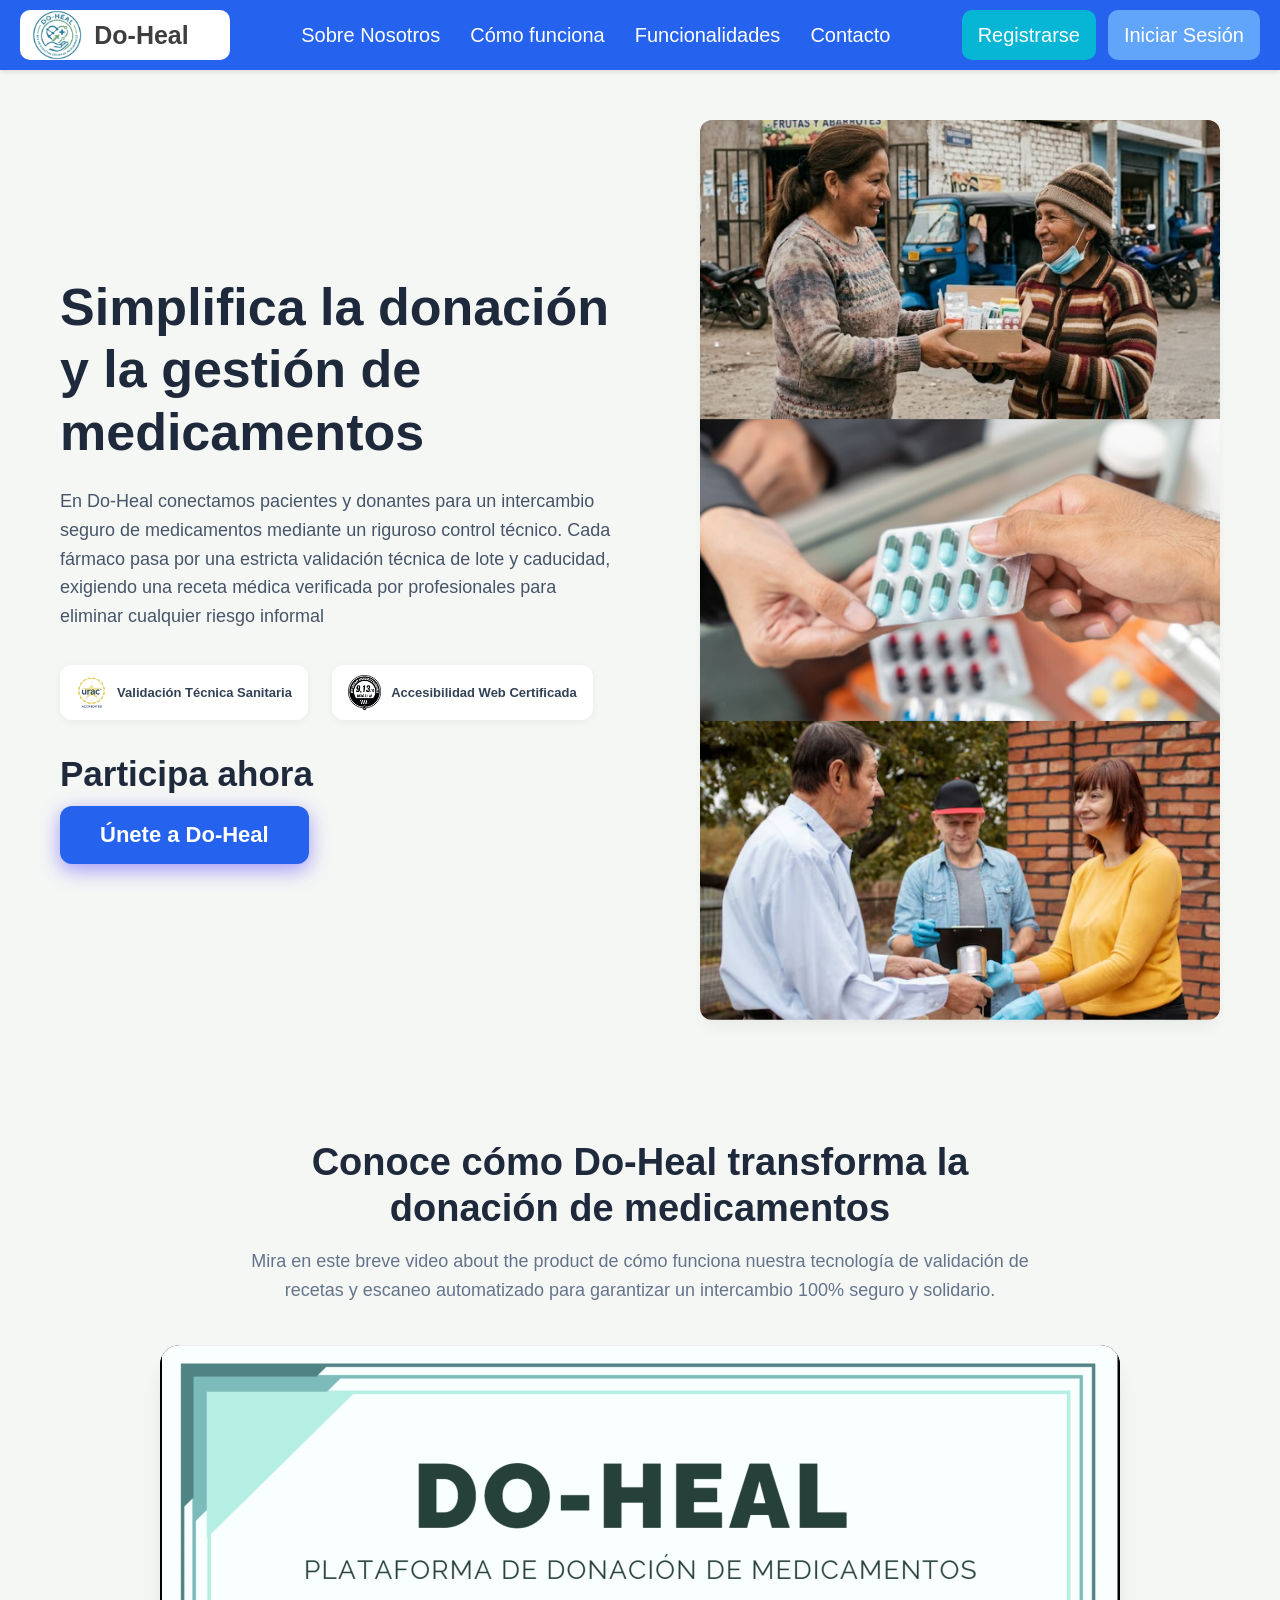
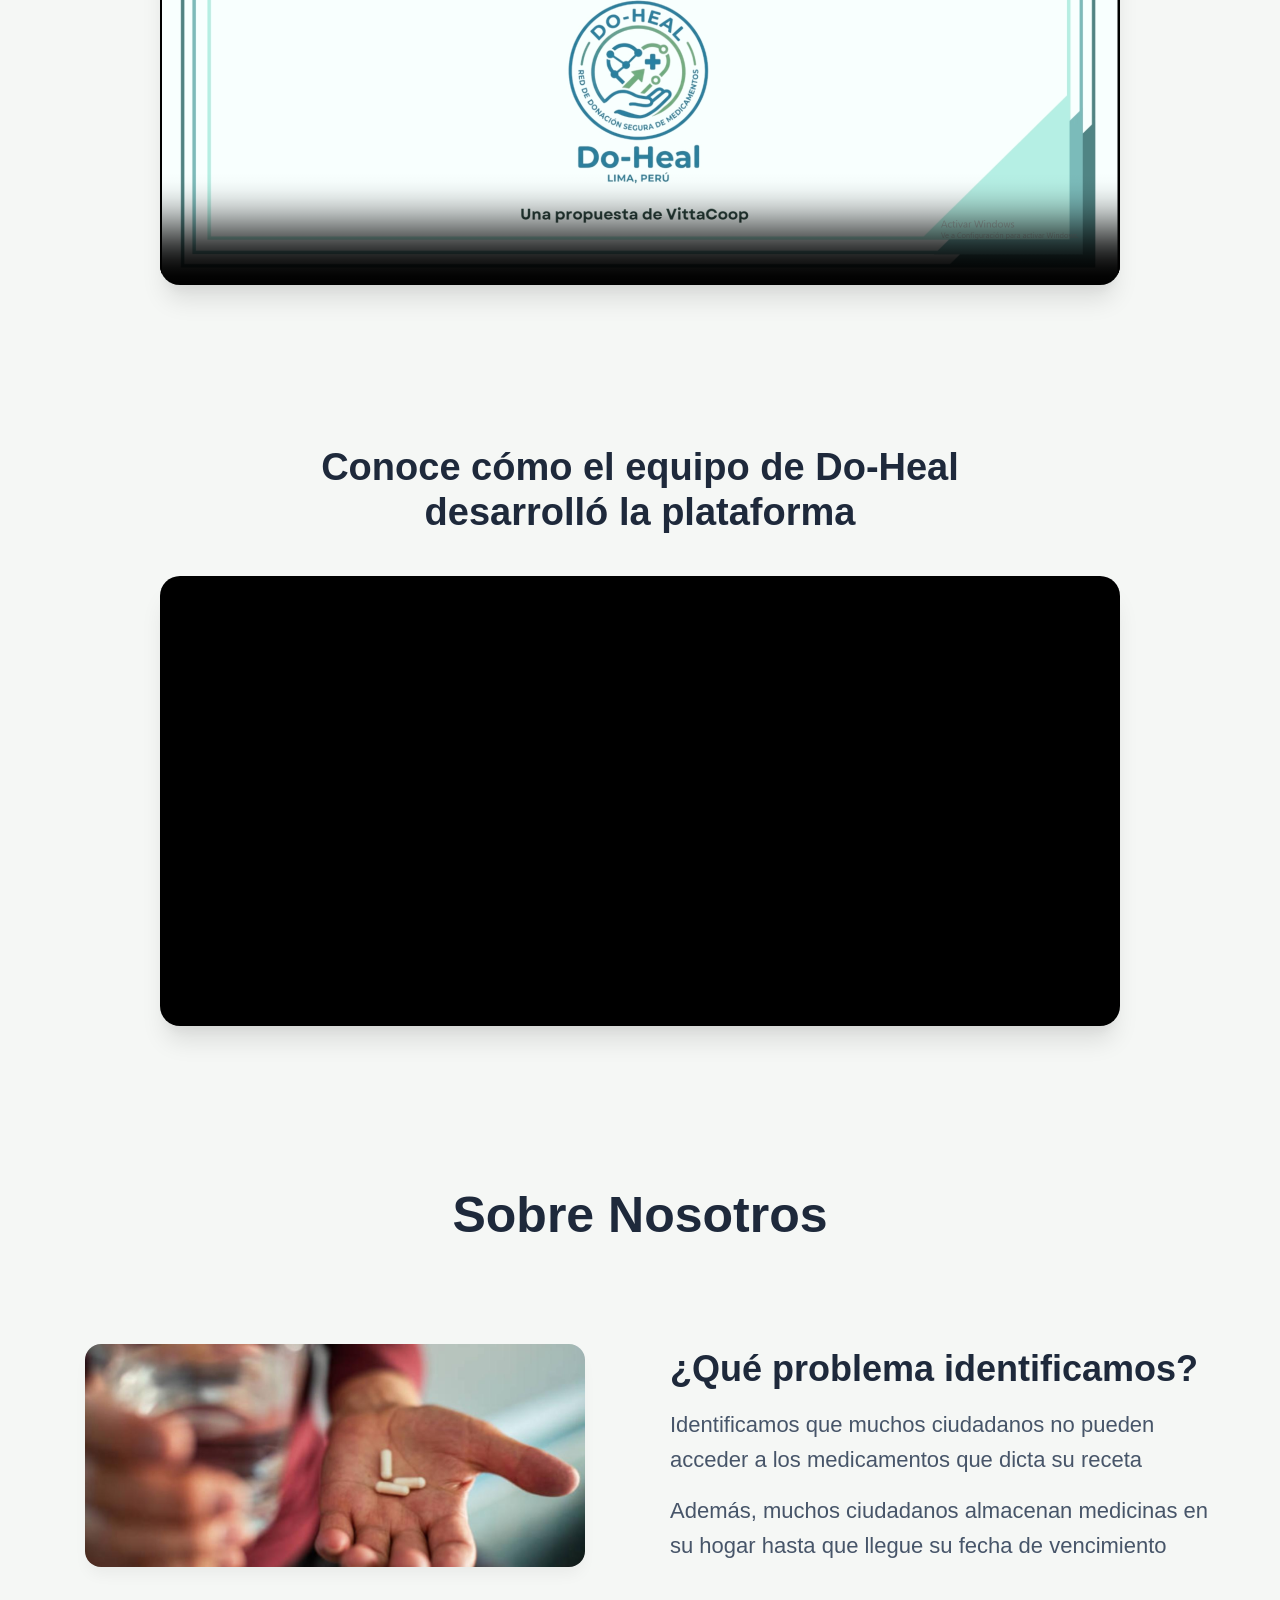
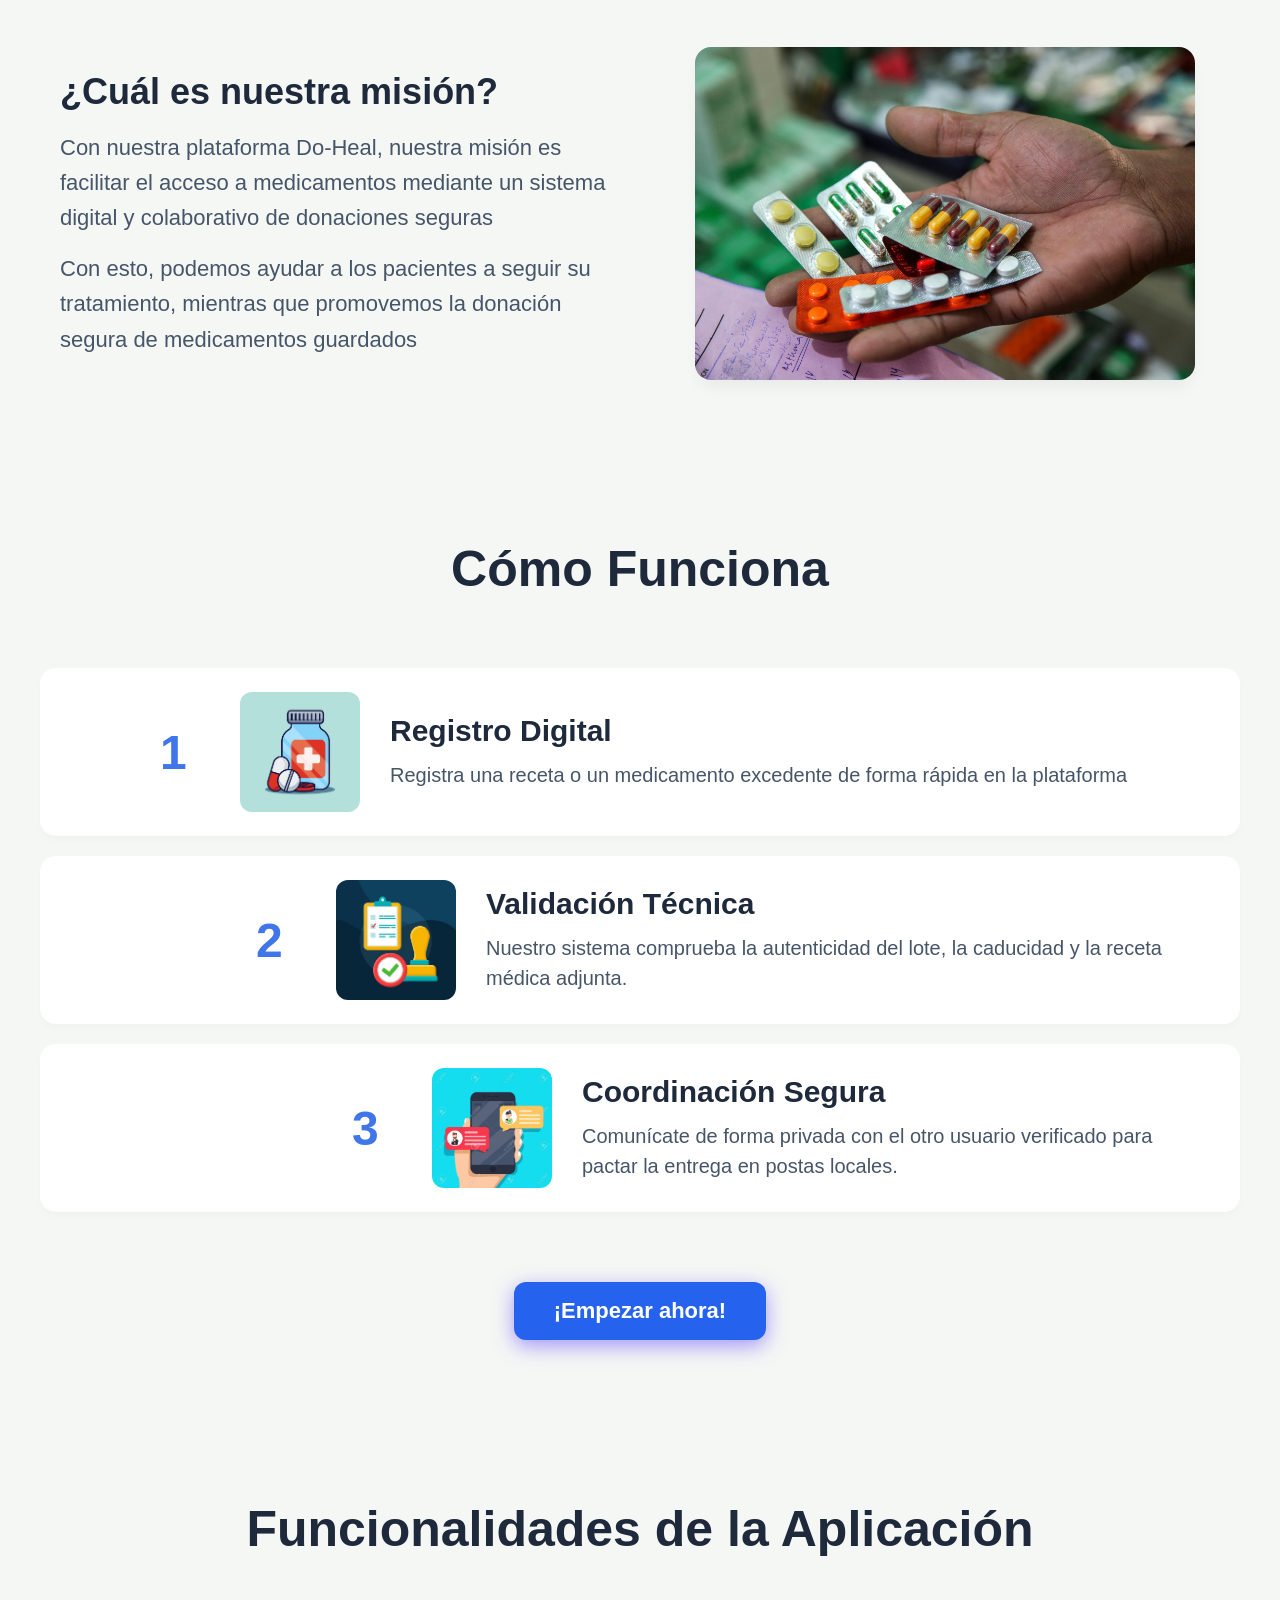
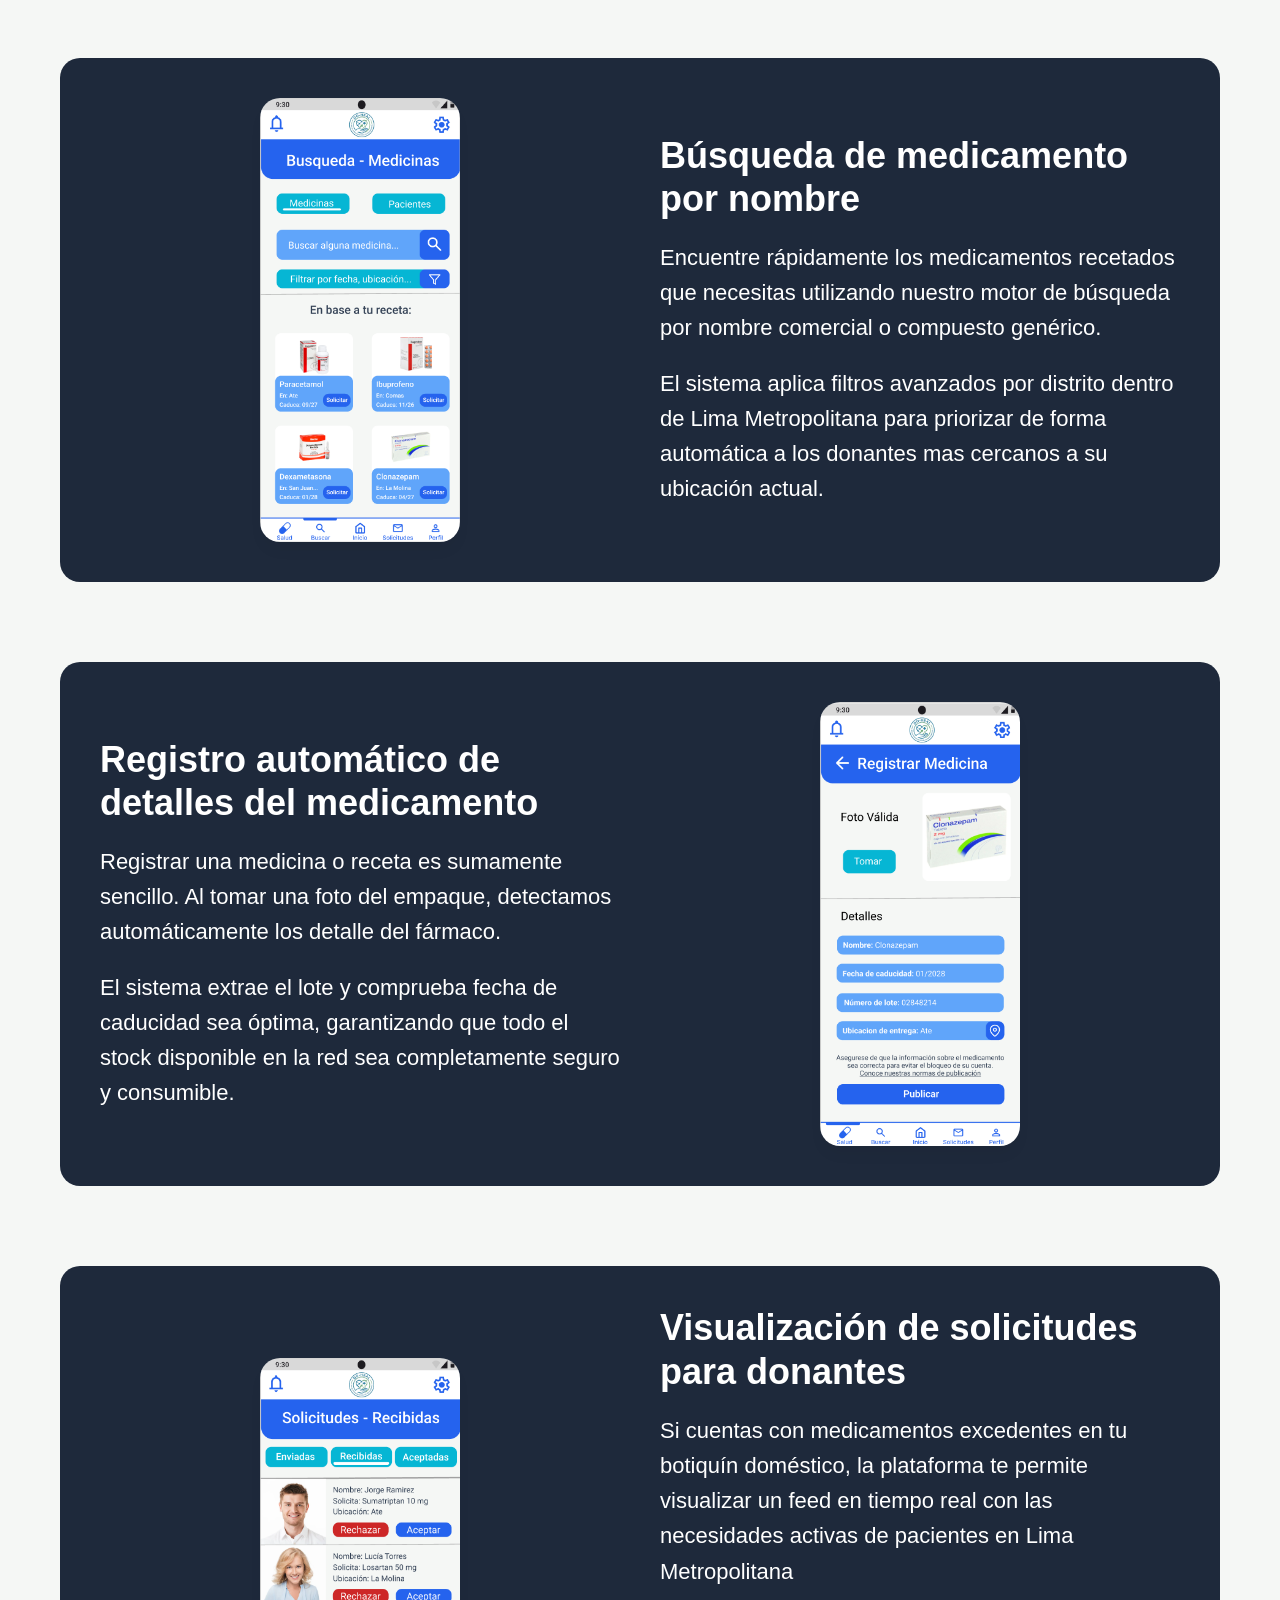
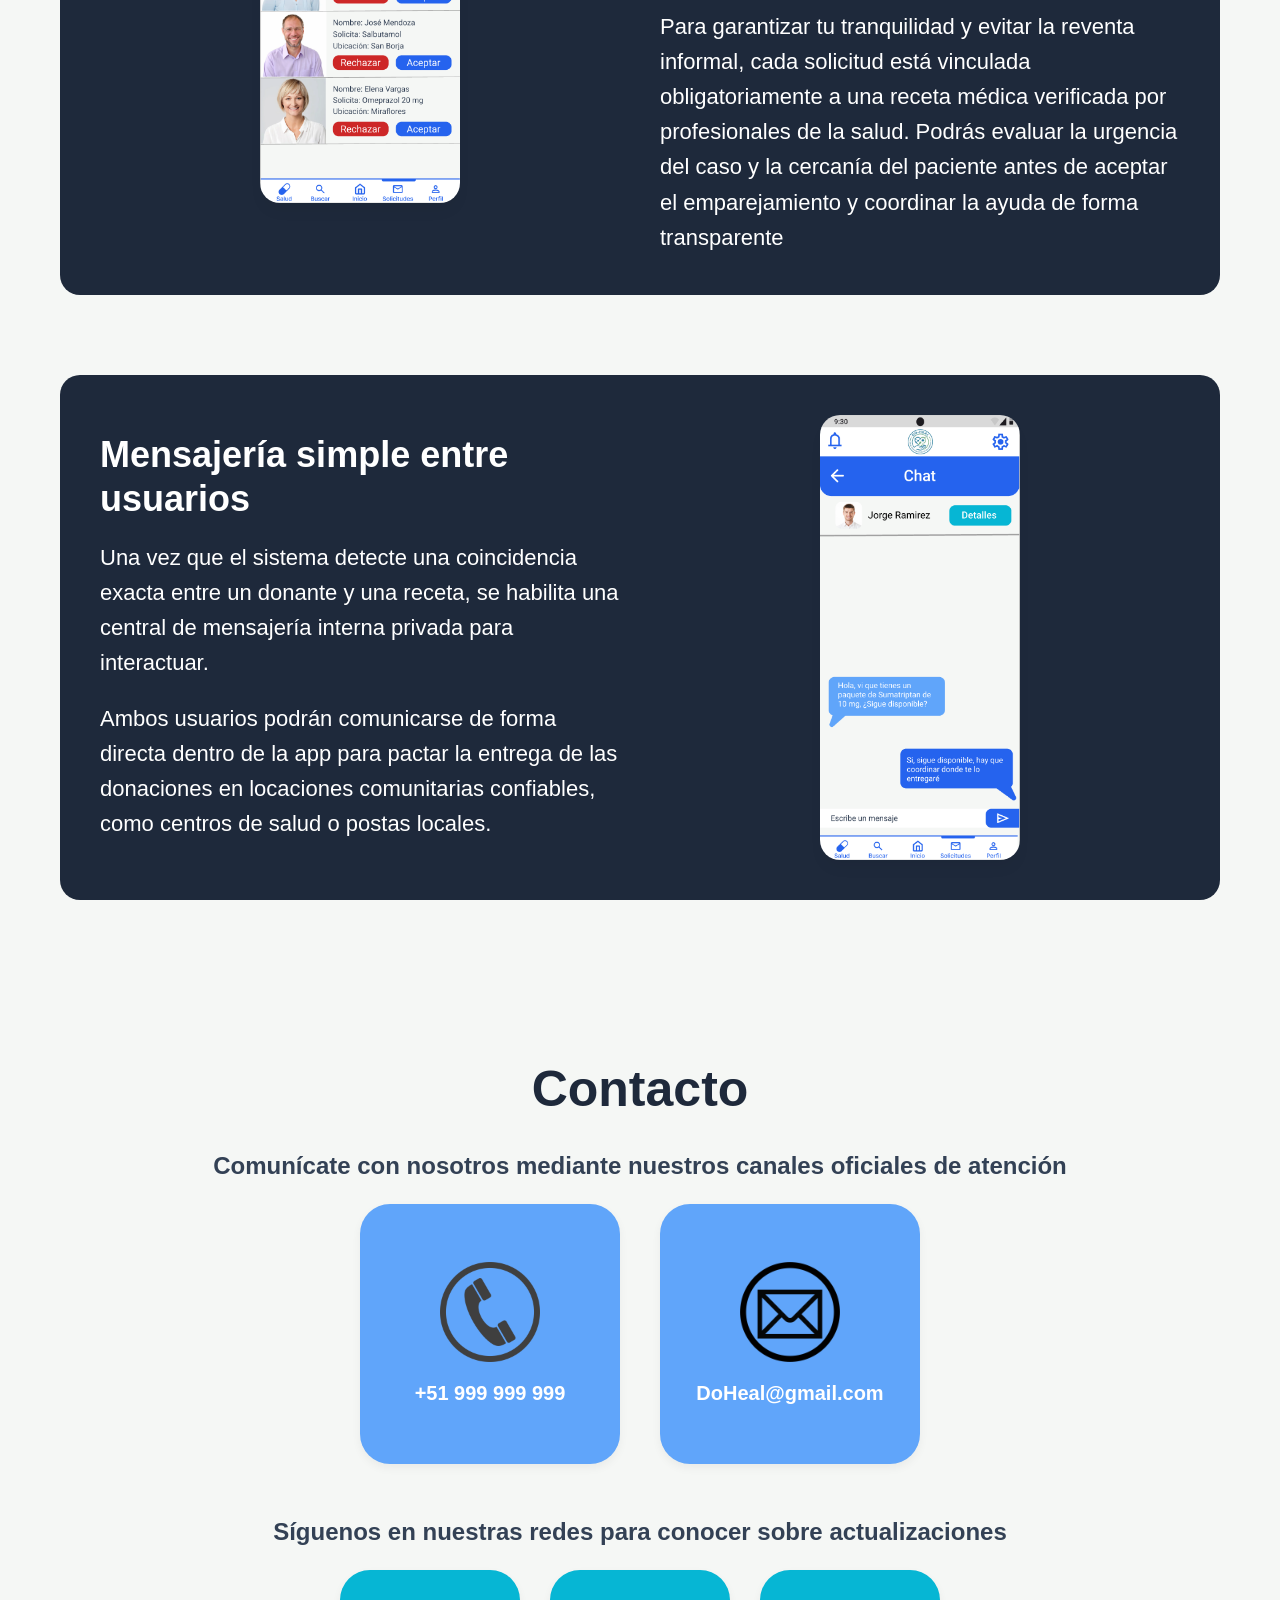
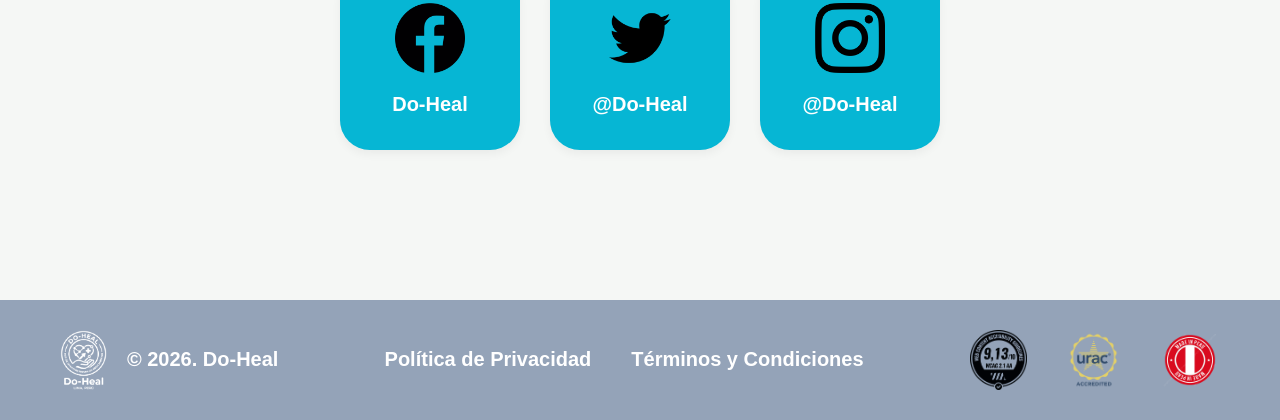
==== commit d47f0d93: "feat: Agregar video about the team embebido" ====
--- a/index.html
+++ b/index.html
@@ -53,6 +53,17 @@
                     receta médica verificada por profesionales para eliminar cualquier riesgo informal                    
                 </p>
 
+                <div class="Franja-Certificaciones-Hero">
+                    <div class="Certificacion-Item">
+                        <img src="Landing Page/Recursos/Imagenes/Certificado-URAC.png" alt="Sello URAC">
+                        <span>Validación Técnica Sanitaria</span>
+                    </div>
+                    <div class="Certificacion-Item">
+                        <img src="Landing Page/Recursos/Imagenes/Certificado-WCAG.png" alt="Sello WCAG">
+                        <span>Accesibilidad Web Certificada</span>
+                    </div>
+                </div>
+
                 <div class="Seccion-de-abajo-izquierda">
                     <h2 class="Subtitulo">Participa ahora</h2><!--es un subtitulo de segundo nivel, sirve pa nombrar los titulos
                                                                     de cada seccion-->
@@ -64,6 +75,37 @@
                 <img src="Landing Page/Recursos/Imagenes/MedicamentosDonacion.png" alt="Donacion de medicamentos" class="Medicamentos-donados-imagen">
             </div>
 
+        </section>
+
+        <section id="VideoProducto" class="Seccion-Video-Producto">
+            <div class="Contenedor-Texto-Video">
+                <h2 class="Titulo-Video-Seccion">Conoce cómo Do-Heal transforma la donación de medicamentos</h2>
+                <p class="Descripcion-Video-Seccion">
+                    Mira en este breve video about the product de cómo funciona nuestra tecnología de validación de recetas y escaneo 
+                    automatizado para garantizar un intercambio 100% seguro y solidario.
+                </p>
+            </div>
+            
+            <div class="Contenedor-Video-Reproductor">
+                <!-- Usamos la etiqueta estándar de HTML5 con controles interactivos -->
+                <video controls poster="Landing Page/Recursos/Imagenes/MiniaturaVideo.png" class="Video-Elemento">
+                    <source src="Landing Page/Recursos/Videos/about product.mp4" type="video/mp4">
+                    Tu navegador no soporta la reproducción de videos en HTML5.
+                </video>
+            </div>
+        </section>
+
+                <section id="VideoTeam" class="Seccion-Video-Producto">
+            <div class="Contenedor-Texto-Video">
+                <h2 class="Titulo-Video-Seccion">Conoce cómo el equipo de Do-Heal desarrolló la plataforma</h2>
+            </div>
+            
+            <div class="Contenedor-Video-Reproductor">
+                <!-- Usamos la etiqueta estándar de HTML5 con controles interactivos -->
+                <iframe src="https://www.youtube.com/embed/QA4yCqM0ERU" class="Video-Youtube">
+                </iframe>
+
+            </div>
         </section>
 
         <section id="SobreNosotros" class="Seccion-Sobre-Nosotros"><!--el id es un identificador unico que puede servir pa llamarlo 
@@ -91,7 +133,7 @@
                 </div>    
             </div>
 
-            <div class="Fila-SobreNosotros-Invertido">
+            <div class="Bloque-SobreNosotros-Invertido">
                 <div class="Imagenes-SobreNosotros">
                     <img src="Landing Page/Recursos/Imagenes/Medicamentos-Entregados.webp" alt="Mision Do-Heal" class="SobreNosotros-Imagen">
                 </div>    
@@ -99,7 +141,8 @@
                     <h3 class="Subtitulo-SobreNosotros">¿Cuál es nuestra misión?</h3>
                     <p class="Texto-SobreNosotros">
                         Con nuestra plataforma Do-Heal, nuestra misión es facilitar el acceso
-                        a medicamentos mediante donaciones
+                        a medicamentos mediante un sistema digital y colaborativo de donaciones
+                        seguras
                     </p>
                     <p class="Texto-SobreNosotros">
                         Con esto, podemos ayudar a los pacientes a seguir su tratamiento, mientras
@@ -118,37 +161,40 @@
             <div class="Bloques-de-ComoFunciona">
 
                 <div class="Bloque-ComoFunciona Registro-Escalon1">
+                    <div class="Indicador-Numero">1</div>
                     <div class="Imagenes-ComoFunciona">
                         <img src="Landing Page/Recursos/Imagenes/Dibujo-De-Medicina.jpg" alt="Escalon1" class="ComoFunciona-Imagen">   
                     </div>
                     <div class="Bloque-TextoComoFunciona">
-                        <h3 class="Subtitulo-ComoFunciona">1. Registro</h3>
+                        <h3 class="Subtitulo-ComoFunciona">Registro Digital</h3>
                         <p class="Descripcion-ComoFunciona">
-                            Registra una receta o un medicamento en la plataforma                            
+                            Registra una receta o un medicamento excedente de forma rápida en la plataforma                            
                         </p>
                     </div>
                 </div>
                 
                 <div class="Bloque-ComoFunciona Validación-Escalon2">
+                    <div class="Indicador-Numero">2</div>
                     <div class="Imagenes-ComoFunciona">
                         <img src="Landing Page/Recursos/Imagenes/Dibujo-Validacion.jpg" alt="Escalon2" class="ComoFunciona-Imagen">   
                     </div>
                     <div class="Bloque-TextoComoFunciona">
-                        <h3 class="Subtitulo-ComoFunciona">2. Validación</h3>
+                        <h3 class="Subtitulo-ComoFunciona">Validación Técnica</h3>
                         <p class="Descripcion-ComoFunciona">
-                            Espera a que nuestros sistemas verifiquen su autenticidad
+                            Nuestro sistema comprueba la autenticidad del lote, la caducidad y la receta médica adjunta.
                         </p>
                     </div>
                 </div>
 
                 <div class="Bloque-ComoFunciona Coordinacion-Escalon3">
+                    <div class="Indicador-Numero">3</div>
                     <div class="Imagenes-ComoFunciona">
                         <img src="Landing Page/Recursos/Imagenes/Dibujo-Coordinacion.jpg" alt="Escalon3" class="ComoFunciona-Imagen">   
                     </div>
                     <div class="Bloque-TextoComoFunciona">
-                        <h3 class="Subtitulo-ComoFunciona">3. Coordinación</h3>
+                        <h3 class="Subtitulo-ComoFunciona">Coordinación Segura</h3>
                         <p class="Descripcion-ComoFunciona">
-                            Coordina con otros usuario para la entrega o recojo
+                            Comunícate de forma privada con el otro usuario verificado para pactar la entrega en postas locales.
                         </p>
                     </div>
                 </div>
@@ -243,7 +289,7 @@
         <section id="Contacto" class="Seccion-Contacto">
             <h2 class="Titulo-Contacto">Contacto</h2>
             <p class="Texto-Informativo-Contacto">
-                Comunícate con nosotros mediante estos canales
+                Comunícate con nosotros mediante nuestros canales oficiales de atención
             </p>
             <div class="Bloque-Canales">
                 <div class="Cuadro-Canales Cuadro-Azul">
@@ -282,14 +328,14 @@
 
                 <h2 class="Titulo-Formulario">Iniciar Sesión</h2>
 
-                <form id="Form-IniciarSesion" class="Modelo-Formulario Activo">
+                <form id="FormIniciarSesion" class="Modelo-Formulario Activo">
                     <div class="Campo-Grupo">
                         <label for="LoginCorreo">Correo Electrónico</label>
-                        <input type="email" id="LoginCorreo" name="ejemplo@dominio.com" required>
+                        <input type="email" id="LoginCorreo" placeholder="ejemplo@dominio.com" required>
                     </div>
                     <div class="Campo-Grupo">
                         <label for="LoginPassword">Contraseña</label>
-                        <input type="password" id="LoginPassword" name="**********" required>
+                        <input type="password" id="LoginPassword" placeholder="**********" required>
                     </div>
                     <button type="submit" class="Btn-Form-Accion Btn-Azul">Ingresar al Sistema</button>
                 </form>
@@ -306,7 +352,7 @@
 
                 <h2 class="Titulo-Formulario">Registrar Cuenta</h2>
 
-                <form id="Form-Registrarse" class="Modelo-Formulario Activo">
+                <form id="FormRegistrarse" class="Modelo-Formulario Activo">
                     <div class="Campo-Grupo">
                         <label for="RegistrarNombre">Nombres Completos</label>
                         <input type="text" id="RegistrarNombre" placeholder="Juan Perez" required>
@@ -314,11 +360,11 @@
                     <div class="Campo-Grupo">
                         <label for="RegistrarDNI">DNI (Documento de Identidad)</label>
                         <input type="text" 
-                                id="RegistrarDNI" 
-                                placeholder="12345678"
-                                inputmode="numeric" 
-                                maxlength="8"
-                                required><!--el input type es el campo de entrada de datos, sirve pa que el usuario escriba su
+                               id="RegistrarDNI" 
+                               placeholder="12345678"
+                               inputmode="numeric" 
+                               maxlength="8"
+                               required><!--el input type es el campo de entrada de datos, sirve pa que el usuario escriba su
                                             informacion como su nombre o contraseña dentro del formulario-->
                         <span id="ErrorDni" class="Mensaje-Error-DNI">El DNI debe contener exactamente 8 numeros</span>
                     </div>
--- a/Landing Page/Estilos/estiloBasicoDoHeal.css
+++ b/Landing Page/Estilos/estiloBasicoDoHeal.css
@@ -13,6 +13,7 @@
     font-family: 'Inter', sans-serif;
     background-color: #f5f7f5; /* Un fondo gris primero para la pagina principal */
     color: #334155;
+    overflow-x: hidden; /* Evita scrolls horizontales indeseados en móviles */
 }
 
 /*Estilos de la barra azul superior, debe tener el mismo nombre que el archivo html o si no no funciona*/
@@ -30,20 +31,18 @@
                     el contenido de los bordes*/
     box-shadow: 0 2px 4px rgba(0, 0, 0, 0.1); /*Sombra ligera para darle profundidad*/
     z-index: 1000; /*Asegura que la barra siempre se vea por encima de otras cosas que pongamos a la pag*/
-    border-bottom-left-radius: 12px;
-    border-bottom-right-radius: 12px;
     }
 
 /*Esto para el logo con el texto de Do-Heal*/
 .Logo-con-Nombre {
     background-color: #ffffff;
     height: 50px; /* Un poco mas pequeño para que alcance en la barra superior*/
-    width: 200px;
+    width: 210px;
     padding: 0 12px;
     border-radius: 10px; /*esto sirve para redondear los bordes del cuadro blanco*/
     display: flex;
     align-items: center;/*centra verticalmente todos los elementos que estan dentro de una caja flexible*/
-    gap: 20px; /*esto para poner espacio entre el logo y la palabra do-heal*/
+    gap: 12px; /*esto para poner espacio entre el logo y la palabra do-heal*/
 }
 
 /*Esto es para la imagen de la superior izquierda de la pag*/
@@ -65,7 +64,7 @@
 .botones-centrales {
     display: flex;
     align-items: center;
-    gap: 40px;/*espacio entre los dos botones de registrase y ingresar*/
+    gap: 30px;/*espacio entre los dos botones de registrase y ingresar*/
 }
 
 .enlace-menu {
@@ -125,35 +124,30 @@
 
 /*Contenedor padre que divide la pantalla en dos bloques izquieda y derecha*/
 .Seccion-de-Bienvenida {
-    margin-top: 100px; /*esto es para que el contenido no se meta debajo de la barra fija, debe ser igual a la altura de la barra*/
-    display: flex;
-    position:relative;/*posiciona una caja como eje de referencia para que otros elementos de adentro se puedan acomodar de forma
-                        absoluta usando top, left o right*/
-    justify-content: center;/*centra horizontalmente todos los elementos internos dentro de un contenedor flexible*/
+    margin-top: 80px; /*esto es para que el contenido no se meta debajo de la barra fija, debe ser igual a la altura de la barra*/
+    display: flex;    
+    justify-content: space-between;
     align-items: center;
     min-height: calc(100vh - 100px);/*Ocupa el espacio disponible de la pantalla restante*/
     width: 100%;
-    height: 100vh-100px;
-    margin: auto;/*Centra el contenido en pantallas muy anchas*/
+    max-width: 1400px;
+    margin: 0 auto;
+    padding: 40px;
+    gap: 40px;
 }
 
 /*Seccion de la izquierda*/
 .Seccion-de-la-izquierda {
-    width: 100%;
-    max-width: 800px;
-    display: flex;
-    flex-direction: column;/*cambia la direccion de flexbox para que las cajas internos se apilen una debajo de la otra*/
-    justify-content: space-between;/*distribuye los elementos internos empujando uno al extremo izquierdo, otro pa la derecha
-                                    y lo que queda pa el centro con espacios identicos*/
-    gap: 36px; /*separacion vertical entre los elementos*/
-    text-align: center;
-    margin: 0 auto;/*centra automaticamente una caja de ancho fijo dentro de la pantalla, dejando margenes identicos a la
-                    izquierda y derecha*/
+    flex: 1;
+    display: flex;
+    flex-direction: column;
+    text-align: left; /* Alineación izquierda para el patrón en F */
+    gap: 24px;
 }
 
 .Titulo-de-la-seccion {
-    font-size: 50px;
-    font-weight: 700;
+    font-size: 52px;
+    font-weight: 800;
     color: #1e293b;
     line-height: 1.2;/*define la altura de la linea de texto. Un valor de 1.2 evita que los renglones se encimen y mejora la
                         lectura de los titulos*/
@@ -161,17 +155,42 @@
 
 .Descripcion {
     font-size: 18px;
-    color: #64748b;
+    color: #475569;
     line-height: 1.6;
 }
 
+.Franja-Certificaciones-Hero {
+    display: flex;
+    gap: 24px;
+    margin: 10px 0;
+}
+
+.Certificacion-Item {
+    display: flex;
+    align-items: center;
+    gap: 10px;
+    background: #ffffff;
+    padding: 10px 16px;
+    border-radius: 12px;
+    box-shadow: 0 2px 8px rgba(0,0,0,0.05);
+}
+
+.Certificacion-Item img {
+    height: 35px;
+    width: auto;
+}
+
+.Certificacion-Item span {
+    font-size: 13px;
+    font-weight: 600;
+    color: #334155;
+}
+
 .Seccion-de-abajo-izquierda {
     display: flex;
     flex-direction: column;
-    gap: 20px;
-    margin-top: 20px;/*agrega una separacion exterior de 20 pixeles en la parte superior del elemento para empujar hacia abajo
-                        lo que este debajo*/
-    align-items: center;
+    align-items: flex-start;
+    gap: 12px;
 }
 
 .Subtitulo {
@@ -183,22 +202,21 @@
 .btn-unete {
     background-color: #2563ee;
     color: #ffffff;
+    padding: 16px 40px; /* Botón más robusto y de fácil alcance visual/táctil */
+    font-size: 22px;
+    font-weight: 800; /* Texto extra negrita */
+    border-radius: 12px;
     border: none;
-    padding: 14px 28px;/*añade un relleno interno generoso de 14 pixeles por arriba y abajo y 28 pixeles pa los lados derecha y
-                        izquierda pa darle un tamaño comodo a un boton*/
-    font-size: 25px;
-    font-weight: 700;
-    border-radius: 8px;
     cursor: pointer;
-    align-self: center;/*evita que el boton se estire todo el ancho posible*/
-    box-shadow: 0 4px 6px -1px rgb(37, 99, 238, 0.2);/*genera una sombra exterior sutil de color azul con opacidad para darle un
-                                                        efecto estetico de flotacion y profundidad al boton*/
-    transition: background-color 0.2s, transform 0.1s;/*aplica transiciones suaves para animar los cambios de color de fondo
-                                                        y efectos de presion al hacer clic*/
+    box-shadow: 0 6px 20px rgba(80, 57, 253, 0.5);; /* Sombra cromática llamativa */
+    transition: background-color 0.2s, transform 0.1s, box-shadow 0.2s;
+    align-self: flex-start;
 }
 
 .btn-unete:hover {
     background-color: #1d4ed8;
+    transform: translateY(-2px);
+    box-shadow: 0 8px 24px rgba(80, 57, 253, 0.5);
 }
 
 .btn-unete:active {
@@ -210,7 +228,6 @@
     flex: 1;
     display: flex;
     justify-content: flex-end;
-    align-items: center;
 }
 
 .Seccion-derecha img {
@@ -225,14 +242,78 @@
 
 .Medicamentos-donados-imagen {
     width: 100%;/*fuerza a que el ancho de un elemento o caja ocupe el 100% de la pantalla o del contenedor donde este metido*/
-    max-width: 550px;/*limita el ancho de una caja a un maximo de 550 pixeles si la pantalla es mas chica, se encoge solo, pero
+    max-width: 520px;/*limita el ancho de una caja a un maximo de 520 pixeles si la pantalla es mas chica, se encoge solo, pero
                         si es mas grande, no crece mas ahi*/
     height: auto;/*hace que la altura del elemento se calcule automaticamente segun su contenido o proporcion original pa que las
                     imagenes no se estiren*/
+   border-radius: 20px;
+    box-shadow: 0 12px 24px rgba(0,0,0,0.08);
+}
+
+
+
+
+
+
+/*Seccion de Video del Producto------------------------------------------------*/
+
+.Seccion-Video-Producto {
+    padding: 80px 40px;
+    background-color: #f5f7f5;
+    display: flex;
+    flex-direction: column;
+    align-items: center;
+    gap: 40px;
+    width: 100%;
+}
+
+.Contenedor-Texto-Video {
+    text-align: center;
+    max-width: 800px;
+    display: flex;
+    flex-direction: column;
+    gap: 16px;
+}
+
+.Titulo-Video-Seccion {
+    font-size: 38px;
+    font-weight: 800;
+    color: #1e293b;
+    line-height: 1.2;
+}
+
+.Descripcion-Video-Seccion {
+    font-size: 18px;
+    color: #64748b;
+    line-height: 1.6;
+}
+
+/* Contenedor del reproductor con relación de aspecto 16:9 cinematográfica */
+.Contenedor-Video-Reproductor {
+    width: 100%;
+    max-width: 960px; /* Tamaño óptimo para visualización en computadoras */
+    border-radius: 20px;
+    overflow: hidden;
+    box-shadow: 0 20px 25px -5px rgba(0, 0, 0, 0.1), 0 10px 10px -5px rgba(0, 0, 0, 0.04);
+    background-color: #000000; /* Fondo negro protector mientras carga el video */
+}
+
+.Video-Elemento {
+    width: 100%;
+    height: auto;
+    display: block;
+}
+
+.Video-Youtube {
+        width: 100%;
+    max-width: 800px;
+    aspect-ratio: 16 / 9;
+    height: auto;
+    border: none;
     border-radius: 12px;
-    box-shadow: 0 10px 15px -3px rgba(0, 0, 0, 0.05);
-}
-
+    display: block;
+    margin: 0 auto;
+}
 
 
 
@@ -285,9 +366,9 @@
 /*Se usa para las dos imagenes en la seccion para no escribir una por una*/
 .SobreNosotros-Imagen {
     width: 100%;
-    max-width: 550px;
+    max-width: 500px;
     height: auto;
-    border-radius: 20px;
+    border-radius: 16px;
     box-shadow: 0 10px 15px -3px rgba(0, 0, 0, 0.05);/*sombra sutil de profundidad*/
     display: block;
 }
@@ -297,7 +378,7 @@
     flex: 1;
     display: flex;
     flex-direction: column;
-    gap: 20px; /*separacion vertical entre el titulo y la descripcion*/
+    gap: 16px; /*separacion vertical entre el titulo y la descripcion*/
 }
 
 /*Se usa para los dos subtitulos de la seccion sobrenosotros para no hacer uno por uno*/
@@ -340,22 +421,21 @@
 .Bloques-de-ComoFunciona {
     display: flex;
     flex-direction: column;
-    gap: 24px; /*separacion vertical entre los bloques blancos*/
-    width: 100%;
+    gap: 20px; /*separacion vertical entre los bloques blancos*/
+    width: 100%;
+    max-width: 1200px;
+    margin: 0 auto;
 }
 
 .Bloque-ComoFunciona {
     background-color: #ffffff;
-    width: 100%;
-    min-height: 180px;/*define que la caja debe medir como minimo 180 pixeles de alto; si hay mucho texto, la caja puede crecer
-                        mas, pero nunca medira menos de eso*/
-    display: flex;
-    align-items: center;
-    gap: 40px;
-    padding-top: 30px;/*agrega un espacio o colchon interior de 30 pixeles en la parte superior de la caja*/
-    padding-bottom: 30px;/*la misma wbda en la parte inferior de la caja*/
-    padding-right: 60px;/*la misma wbda pero en la parte derecha*/
-    box-shadow: 0 4px 10px rgba(0, 0, 0, 0.02);
+    border-radius: 16px;
+    display: flex;
+    align-items: center;
+    gap: 30px;
+    padding: 24px 40px;
+    box-shadow: 0 4px 6px rgba(0,0,0,0.02);
+    position: relative;
 }
 
 .Registro-Escalon1 {
@@ -369,6 +449,15 @@
 
 .Coordinacion-Escalon3{
     padding-left: 26%;
+}
+
+.Indicador-Numero {
+    font-size: 48px;
+    font-weight: 900;
+    color: #1154e5;
+    opacity: 0.8;
+    min-width: 50px;
+    user-select: none;
 }
 
 .Imagenes-ComoFunciona {
@@ -384,8 +473,9 @@
 .ComoFunciona-Imagen{
     width: 100%;
     height: 100%;
-    object-fit: contain;/*evita que se estire o se deforme la imagen*/
-    border-radius: 20px;
+    object-fit: cover;/*hace que una imagen llene toda su caja contenedora y actue como fondo, si la imagen es muy grande, se
+                        recorta sola sin deformarse*/
+    border-radius: 12px;
 }
 
 .Bloque-TextoComoFunciona{
@@ -434,30 +524,22 @@
 }
 
 .Bloque-Funcionalidades {
-    background-color: #334155;
-    height: 500px;
-    width: 400px;
-    padding: 0 12px;
-    border-radius: 30px; /*esto sirve para redondear los bordes */
-
-    display: flex;    
-    align-items: center;
-    justify-content: space-between;
-    gap: 60px;
+   background-color: #1e293b;
+    border-radius: 20px;
+    display: flex;
+    align-items: center;
+    padding: 40px;
+    gap: 40px;
     width: 100%;
 }
 
 .Bloque-Funcionalidades-Invertido {
-     background-color: #334155;
-    height: 500px;
-    width: 400px;
-    padding: 0 30px;
-    border-radius: 30px; /*esto sirve para redondear los bordes */
-
-    display: flex;
-    align-items: center;
-    justify-content: space-between;
-    gap: 60px;
+    background-color: #1e293b;
+    border-radius: 20px;
+    display: flex;
+    align-items: center;
+    padding: 40px;
+    gap: 40px;
     width: 100%;
     flex-direction: row-reverse; /*invierte el orden de los elementos pa la segunda fila*/
 }
@@ -505,13 +587,12 @@
 /*Seccion de Contacto------------------------------------------------*/
 
 .Seccion-Contacto {
-    padding: 80px 20px;
-    width: 100%;
+    padding: 80px 40px;
     background-color: #f5f7f5;
     display: flex;
     flex-direction: column;
     align-items: center;
-    gap: 30px; /*separacion vertical entre el titulo y el formulario*/
+    gap: 24px; /*separacion vertical entre el titulo y el formulario*/
 }
 
 .Titulo-Contacto {
@@ -784,268 +865,241 @@
 
 
 /*Esto es para optimizacion en celulares o tablets ya que la pantalla en mas pequeña que una computadora*/
-@media(max-width:968px) {
-
-    .Barra-superior{
-        height: auto;
-        padding: 10px 15px;
-        flex-direction: column;
-        gap: 10px;
-    }
-
-    .Logo-con-Nombre{
+@media (max-width: 1024px) {
+    /* Ajustes para Tablets y Pantallas Medianas */
+    .Barra-superior {
+        padding: 0 24px; 
+    }
+
+    .botones-centrales {
+        gap: 16px; 
+    }
+
+    .enlace-menu {
+        font-size: 16px;
+    }
+
+    .Seccion-de-Bienvenida {
+        flex-direction: column; 
+        text-align: center;
+        padding: 40px 24px;
+        justify-content: center;
+        min-height: auto;
+    }
+
+    .Seccion-de-la-izquierda {
+        align-items: center; 
+        text-align: center;
+        width: 100%;
+    }
+
+    .Franja-Certificaciones-Hero {
+        justify-content: center;
+        flex-wrap: wrap; 
+        gap: 16px;
+    }
+
+    .Seccion-de-abajo-izquierda {
+        align-items: center;
+    }
+
+    .btn-unete {
+        align-self: center; 
+    }
+
+    .Seccion-derecha {
         width: 100%;
         justify-content: center;
-        height: 45px;
-    }
-
-    .logo-imagen{
-        height: 40px;
-    }
-
-    .Nombre-de-Startup{
-        font-size: 22px;
-    }
-
-    .botones-centrales{
-        display: flex;
-        flex-wrap: wrap;
-        justify-content: center;
-        gap: 15px;
-        width: 100%;
-    }
-
-    .enlace-menu{
-        font-size: 15px;
-    }
-
-    .botones-derechos{
-        width: 100%;
-        justify-content: center;
-        gap: 10px;
-    }
-
-    .btn-nav{
-        flex: 1;
-        max-width: 150px;
-        height: 40px;
-        font-size: 16px;
-        padding: 0 10px;
-    }
-
-
-
-
-
-    .Seccion-de-Bienvenida {
-        margin-top: 130px;
-        min-height: calc(100vh - 130px);
-        display: flex;
-        flex-direction: column;
-        align-items: center;
-        text-align: center;
-        padding: 20px;
-        gap: 40px;
-    }
-
-    .Seccion-de-la-izquierda {
-        width: 100%;
-        display: flex;
-        flex-direction: column;
-        align-items: center;
-    }
-
-    .btn-unete{
-        align-self: center;/*centra el boton en pantallas moviles*/
-    }
-
-    .Seccion-derecha{
-        display: flex;
-        width: 100%;
-        max-width: 450px;
-        justify-content: center;
-        margin: 0 auto;
-    }
-
-    .Medicamentos-donados-imagen{
-        width: 100%;
-        height: auto;
-        object-fit: contain;
+        margin-top: 20px;
+    }
+
+    .Medicamentos-donados-imagen {
+        max-width: 440px; 
     }
     
-
-
-
-    .Registro-Escalon1,
-    .Validación-Escalon2,
-    .Coordinacion-Escalon3 {
-        padding-left: 20px; /*reduce el padding para pantallas pequeñas*/
-        padding-right: 20px;
-    }
-
-
-
-
-    .Seccion-Sobre-Nosotros{
-        padding: 40px 20px;
-    }
-
-    .Bloque-SobreNosotros,
-    .Bloque-SobreNosotros-Invertido{
+    .Bloque-SobreNosotros, 
+    .Bloque-SobreNosotros-Invertido {
         flex-direction: column;
         text-align: center;
-        gap: 30px;
-    }
-
-    .Imagenes-SobreNosotros{
+        gap: 40px;
+    }
+
+    .Bloque-SobreNosotros-Invertido {
+        flex-direction: column; 
+    }
+
+    .SobreNosotros-Imagen {
+        max-width: 440px;
+    }
+
+    
+    .Registro-Escalon1, 
+    .Validación-Escalon2, 
+    .Coordinacion-Escalon3 {
+        margin-left: 0;
         width: 100%;
-        max-width: 380px;
-        margin: 0 auto;
-    }
-
-    .SobreNosotros-Imagen{
-        width: 100%;
-        height: auto;
-    }
-
-    .Bloque-Texto-SobreNosotros {
-        width: 100%;
-        padding: 0;
-    }
-
-    .Subtitulo-SobreNosotros {
-        font-size: 26px;
-        margin-bottom: 15px;
-    }
-
-    .Texto-SobreNosotros {
-        font-size: 16px;
-        text-align: justify;
-    }
-
-
-
-
-
-    .Bloque-ComoFunciona {
-        flex-direction: column; /*apila la imagen encima del texto en pantallas pequeñas*/
-        text-align: center;
-        gap: 20px; /*aumenta el espacio entre la imagen y el texto en pantallas pequeñas*/
-    }
-
-    .Subtitulo-ComoFunciona {
-        font-size: 24px; /*reduce el tamaño del subtitulo en pantallas pequeñas*/
-    }
-
-    .Descripcion-ComoFunciona {
-        font-size: 18px; /*reduce el tamaño de la descripcion en pantallas pequeñas*/
-    }
-
-
-
-
-
-
-    .Seccion-Funcionalidades{
-        padding: 40px 20px;
-        gap: 40px;
-    }
-
-    .Bloque-Funcionalidades,
+    }
+
+    
+    .Bloque-Funcionalidades, 
     .Bloque-Funcionalidades-Invertido {
         flex-direction: column;
         height: auto;
+        padding: 32px 24px;
+        text-align: center;
+    }
+
+    .Subtitulo-Funcionalidades {
+        font-size: 28px;
+    }
+
+    .Texto-Funcionalidades {
+        font-size: 18px;
+    }
+}
+
+@media (max-width: 768px) {
+    
+    .Barra-superior {
+        flex-direction: column;
+        height: auto;
+        padding: 16px;
+        gap: 16px;
+        position: relative;
+    }
+
+    .Logo-con-Nombre {
         width: 100%;
-        padding: 30px 20px;
-        gap: 30px;
-    }
-
-    .Bloque-Texto-Funcionalidades{
+        justify-content: center;
+    }
+
+    .botones-centrales {
+        width: 100%;
+        justify-content: center;
+        flex-wrap: wrap;
+        gap: 12px;
+    }
+
+    .enlace-menu {
+        font-size: 15px;
+    }
+
+    .botones-derechos {
+        width: 100%;
+        justify-content: center;
+        gap: 12px;
+    }
+
+    .btn-nav {
+        flex: 1;
+        max-width: 140px;
+        height: 42px;
+        font-size: 14px;
+        padding: 0;
+    }
+
+    .Seccion-de-Bienvenida {
+        margin-top: 20px;
+        padding: 24px 16px;
+    }
+
+    .Titulo-de-la-seccion {
+        font-size: 32px
+    }
+
+    .Descripcion {
+        font-size: 16px;
+    }
+
+    .Subtitulo {
+        font-size: 26px;
+    }
+
+    #Btn-Unete-Do-Heal {
+        width: 100%;
+        max-width: 320px;
+        font-size: 18px;
+        padding: 14px 24px;
+    }
+
+    .Medicamentos-donados-imagen,
+    .SobreNosotros-Imagen {
+        max-width: 100%;
+    }
+
+    .Seccion-Video-Producto {
+        padding: 40px 20px;
+        gap: 24px;
+    }
+
+    .Titulo-Video-Seccion {
+        font-size: 28px;
+    }
+
+    .Descripcion-Video-Seccion {
+        font-size: 15px;
+    }
+
+    .Contenedor-Video-Reproductor {
+        border-radius: 12px; /* Redondeado más sutil en pantallas de celulares */
+    }
+
+    .Bloque-ComoFunciona {
+        flex-direction: column;
         text-align: center;
-    }
-
-    .Subtitulo-Funcionalidades{
-        font-size: 26px;
-    }
-
-    .Texto-Funcionalidades{
-        font-size: 18px;
-    }
-
-
-
-
-
-
-    .Seccion-Contacto{
-        padding: 40px 15px;
-        gap: 20px;
-    }
-
-    .Texto-Informativo-Contacto{
-        font-size: 18px;
-    }
-
-    .Bloque-Canales,
-    .Bloque-Redes-Sociales{
+        padding: 24px;
+        gap: 16px;
+    }
+
+    .Indicador-Numero {
+        font-size: 36px;
+    }
+
+    .Subtitulo-ComoFunciona {
+        font-size: 20px;
+    }
+
+    .Descripcion-ComoFunciona {
+        font-size: 15px;
+    }
+
+    /* Canales de contacto verticales */
+    .Bloque-Canales, 
+    .Bloque-Redes-Sociales {
         flex-direction: column;
         align-items: center;
-        gap: 20px;
-        width: 100%;
-    }
-
-    .Bloque-Canales{
+        gap: 16px;
+    }
+
+    .Cuadro-Canales {
         width: 100%;
         max-width: 280px;
         height: auto;
+        min-height: 140px;
         padding: 20px;
-        border-radius: 20px;
-    }
-
-    .Cuadro-Azul,
-    .Cuadro-Celeste{
-        height: auto;
-        min-height: 160px;
-    }
-
-    .Icono-Contacto{
-        width: 60px;
-        height: 60px;
-    }
-
-    .Icono-Redes-Sociales{
-        width: 50px;
-        height: 50px;
-    }
-
-    .Texto-Contacto{
-        font-size: 16px;
-    }
-
-
-
-
-
-    .Pie-Pagina-Gris{
+    }
+
+    .Pie-Pagina-Gris {
         flex-direction: column;
         height: auto;
-        padding: 30px 20px;
-        gap: 20px;
-    }
-
-    .Footer-Centro{
+        padding: 32px 24px;
+        gap: 24px;
+        text-align: center;
+    }
+
+    .Footer-Izquierda, 
+    .Footer-Centro, 
+    .Footer-Derecha {
         flex-direction: column;
-        gap: 10px;
-        text-align: center;
-    }
-
-    .Footer-Derecha{
+        gap: 16px;
         justify-content: center;
-        gap: 15px;
-    }
-
-
-}    
+    }
+
+    .Footer-Derecha {
+        flex-direction: row; /* Mantiene los tres sellos pequeños juntos horizontalmente */
+        flex-wrap: wrap;
+    }
+}
 /*Espacio para el contenido principal para que no se oculte debajo de la barra fija, debe
 tener el mismo nombre del archivo html o si no no funciona*/
 .Contenido-principal {
